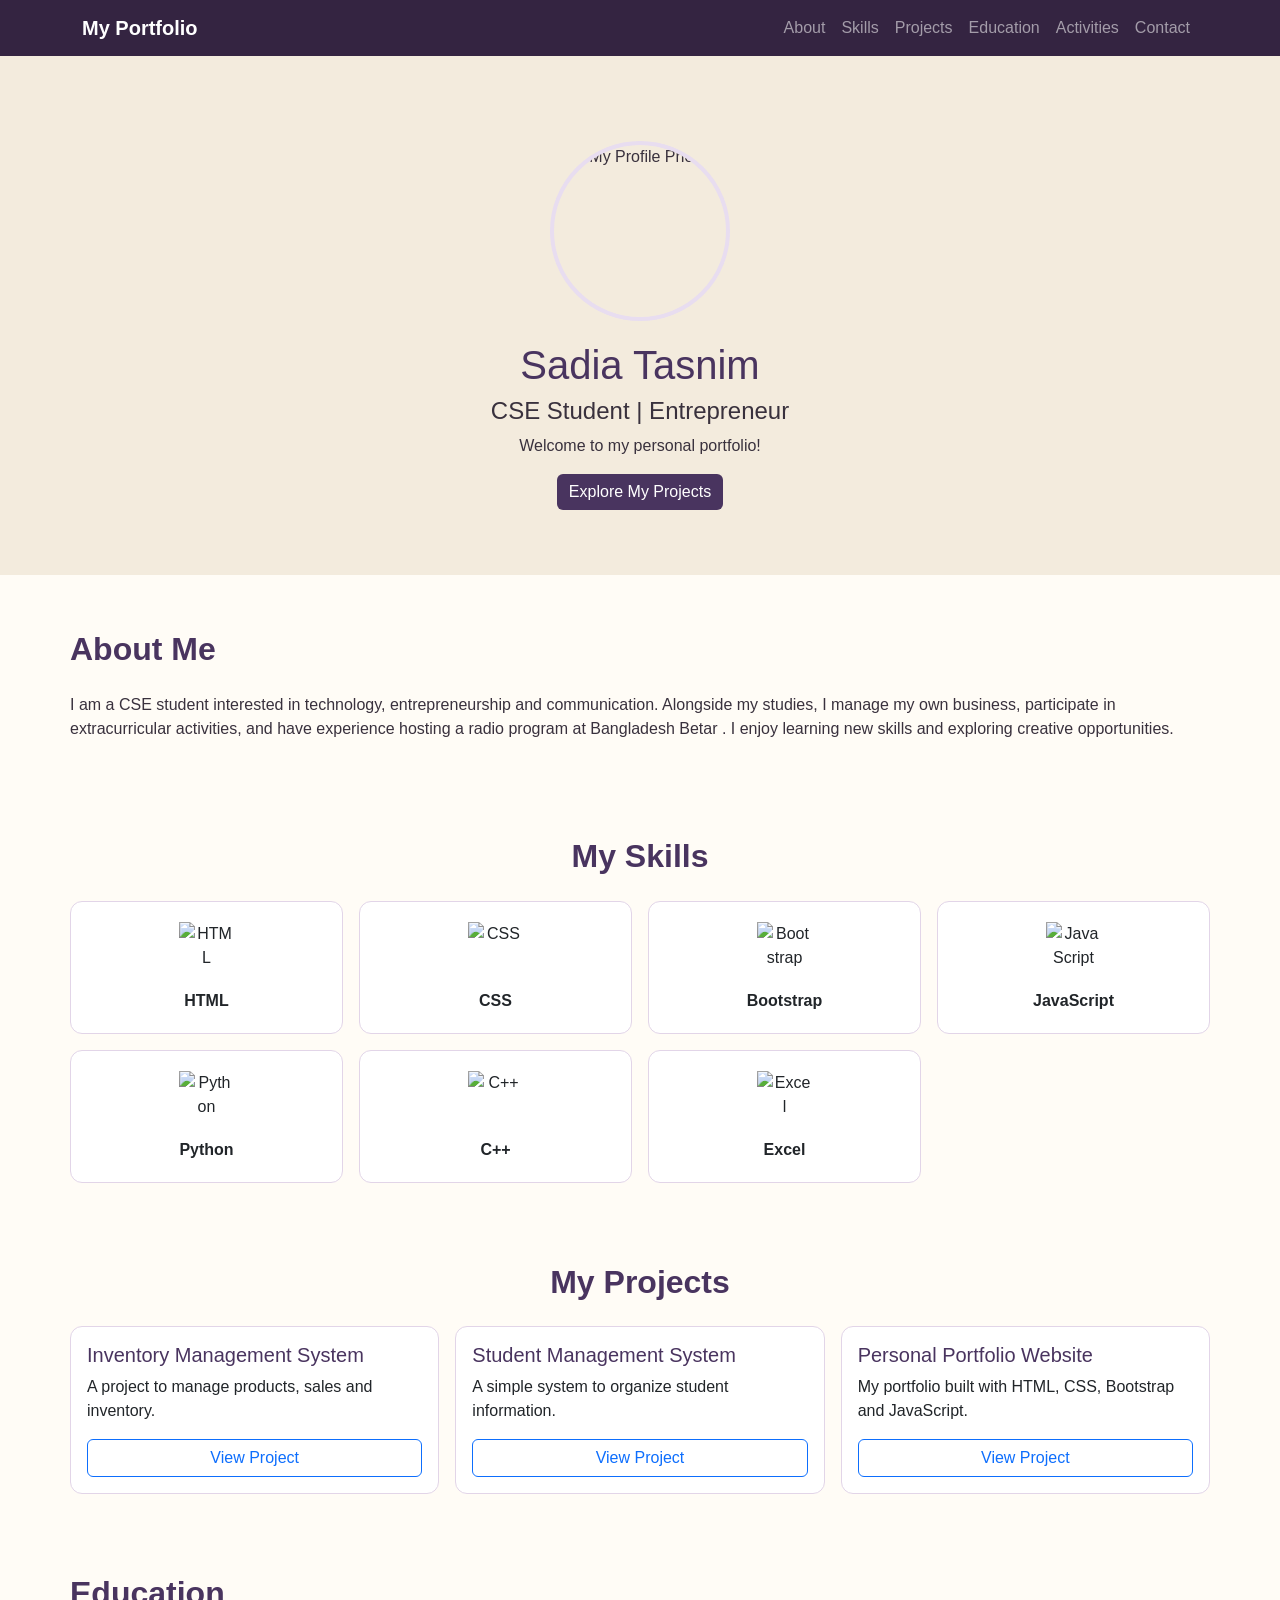
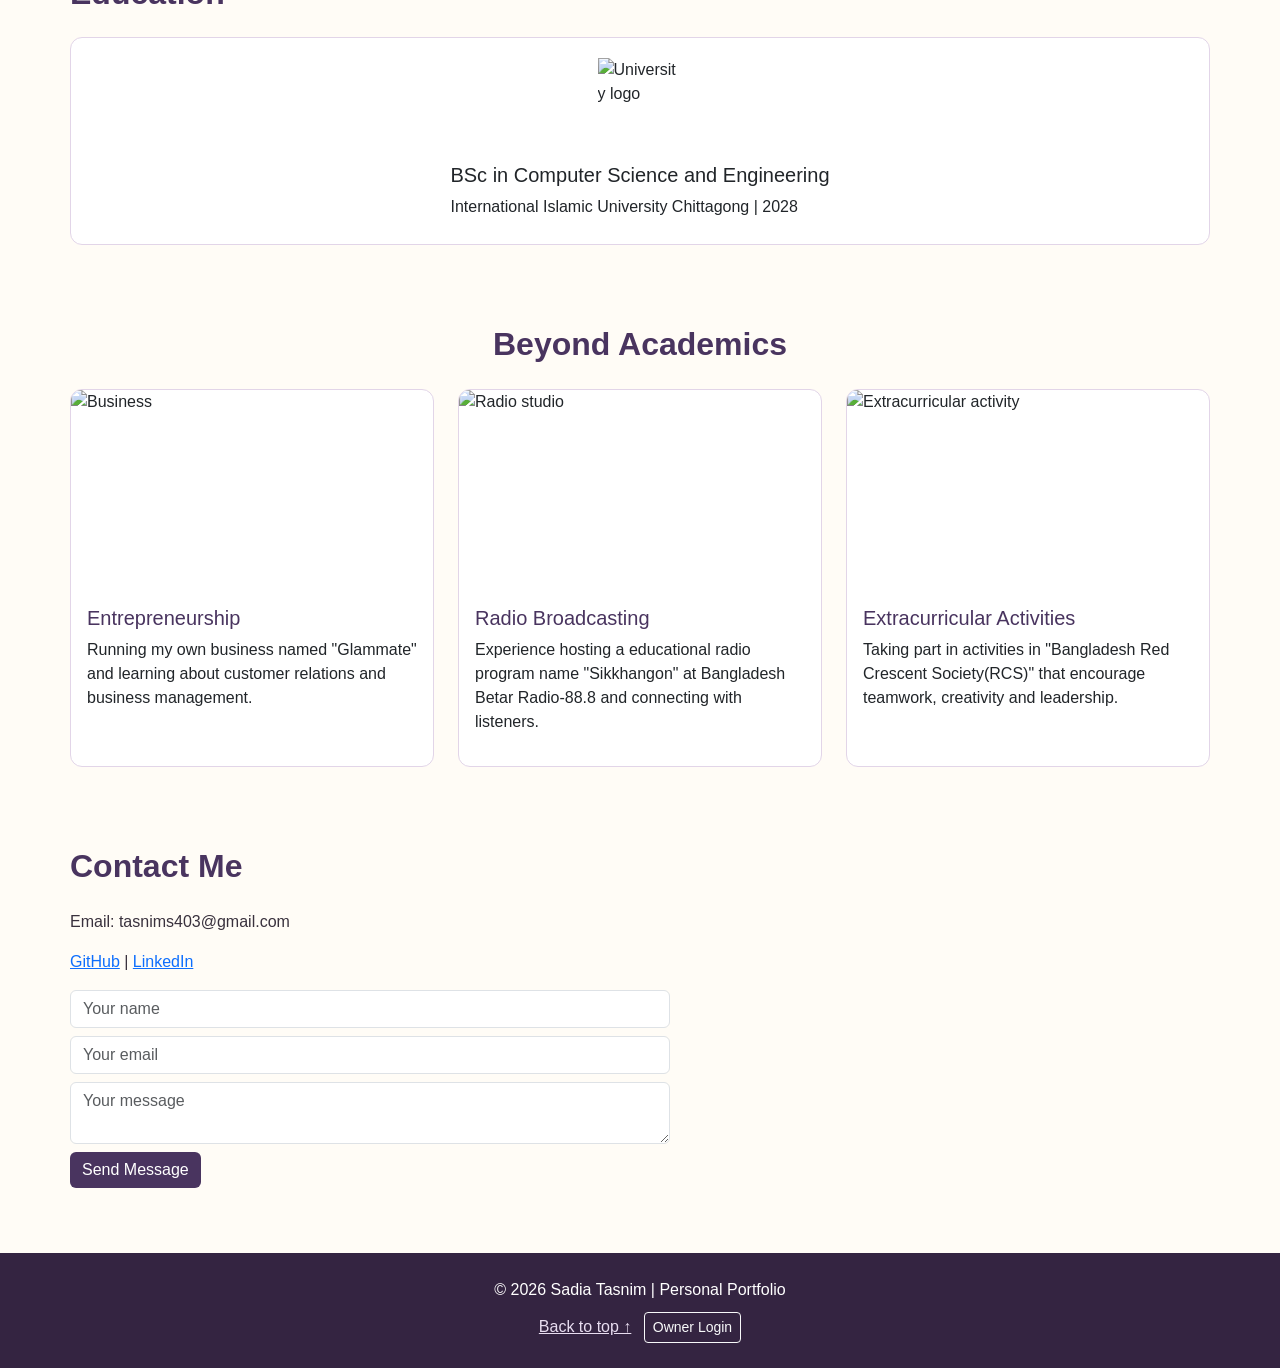
==== index.html @ 27ced02e "initial project upload" ====
<!DOCTYPE html>
<html lang="en">
<head>
    <meta charset="UTF-8">
    <meta name="viewport" content="width=device-width, initial-scale=1">
    <title>My Portfolio</title>
    <link href="https://cdn.jsdelivr.net/npm/bootstrap@5.3.3/dist/css/bootstrap.min.css" rel="stylesheet">
    <link rel="stylesheet" href="style.css">
</head>
<body>
<nav class="navbar navbar-expand-lg navbar-dark sticky-top">
    <div class="container">
        <a class="navbar-brand" href="#home">My Portfolio</a>
        <button class="navbar-toggler" data-bs-toggle="collapse" data-bs-target="#menu" aria-label="Toggle navigation">
            <span class="navbar-toggler-icon"></span>
        </button>
        <div class="collapse navbar-collapse" id="menu">
            <ul class="navbar-nav ms-auto">
                <li><a class="nav-link" href="#about">About</a></li>
                <li><a class="nav-link" href="#skills">Skills</a></li>
                <li><a class="nav-link" href="#projects">Projects</a></li>
                <li><a class="nav-link" href="#education">Education</a></li>
                <li><a class="nav-link" href="#activities">Activities</a></li>
                <li><a class="nav-link" href="#contact">Contact</a></li>
            </ul>
        </div>
    </div>
</nav>

<header id="home" class="text-center">
    <img src="image/my-photo (2).jpg" alt="My Profile Photo" class="profile-img">
    <h1>Sadia Tasnim</h1>
    <h4>CSE Student | Entrepreneur</h4>
    <p>Welcome to my personal portfolio!</p>
    <a href="#projects" class="btn btn-main">Explore My Projects</a>
</header>

<section id="about" class="container section">
    <h2>About Me</h2>
    <p>I am a CSE student interested in technology, entrepreneurship and communication. Alongside my studies, I manage my own business, participate in extracurricular activities, and have experience hosting a radio program at Bangladesh Betar . I enjoy learning new skills and exploring creative opportunities.</p>
</section>

<section id="skills" class="container section">
    <h2 class="text-center">My Skills</h2>
    <div class="row g-3 text-center">
        <div class="col-6 col-md-3"><div class="card skill"><img src="https://cdn.jsdelivr.net/gh/devicons/devicon/icons/html5/html5-original.svg" alt="HTML"><p>HTML</p></div></div>
        <div class="col-6 col-md-3"><div class="card skill"><img src="https://cdn.jsdelivr.net/gh/devicons/devicon/icons/css3/css3-original.svg" alt="CSS"><p>CSS</p></div></div>
        <div class="col-6 col-md-3"><div class="card skill"><img src="https://cdn.jsdelivr.net/gh/devicons/devicon/icons/bootstrap/bootstrap-original.svg" alt="Bootstrap"><p>Bootstrap</p></div></div>
        <div class="col-6 col-md-3"><div class="card skill"><img src="https://cdn.jsdelivr.net/gh/devicons/devicon/icons/javascript/javascript-original.svg" alt="JavaScript"><p>JavaScript</p></div></div>
        <div class="col-6 col-md-3"><div class="card skill"><img src="https://cdn.jsdelivr.net/gh/devicons/devicon/icons/python/python-original.svg" alt="Python"><p>Python</p></div></div>
        <div class="col-6 col-md-3"><div class="card skill"><img src="https://cdn.jsdelivr.net/gh/devicons/devicon/icons/cplusplus/cplusplus-original.svg" alt="C++"><p>C++</p></div></div>
        <div class="col-6 col-md-3"><div class="card skill"><img src="https://cdn.jsdelivr.net/gh/devicons/devicon@latest/icons/microsoftsqlserver/microsoftsqlserver-original.svg"
     alt="Excel"><p>Excel</p></div></div>
       
</section>

<section id="projects" class="container section">
    <h2 class="text-center">My Projects</h2>
    <div id="projectList" class="row g-3"></div>

    <div id="ownerPanel" class="card p-4 mt-4" hidden>
        <h4>Add a Project</h4>
        <form id="projectForm">
            <input id="pTitle" class="form-control mb-2" placeholder="Project name" required>
            <textarea id="pDescription" class="form-control mb-2" placeholder="Project description" required></textarea>
            <input id="pLink" type="url" class="form-control mb-3" placeholder="https://..." required>
            <button class="btn btn-main">Save Project</button>
            <button type="button" class="btn btn-secondary" onclick="logout()">Finish Editing</button>
        </form>
    </div>
</section>

<section id="education" class="container section">
    <h2>Education</h2>
    <div class="card education-card">
        <img src="https://www.iiuc.ac.bd/assets/logo-Bkv-wivQ.webp" alt="University logo">
        <div>
            <h5>BSc in Computer Science and Engineering</h5>
            <p>International Islamic University Chittagong | 2028</p>
        </div>
    </div>
</section>

<section id="activities" class="container section">
    <h2 class="text-center">Beyond Academics</h2>
    <div class="row g-4">
        <div class="col-md-4">
            <div class="card activity">
                <img src="https://images.unsplash.com/photo-1556742049-0cfed4f6a45d?auto=format&fit=crop&w=700&q=80" alt="Business">
                <div class="p-3">
                    <h5>Entrepreneurship</h5>
                    <p>Running my own business named "Glammate" and learning about customer relations and business management.</p>
                </div>
            </div>
        </div>
        <div class="col-md-4">
            <div class="card activity">
                <img src="https://images.unsplash.com/photo-1598488035139-bdbb2231ce04?auto=format&fit=crop&w=700&q=80" alt="Radio studio">
                <div class="p-3">
                    <h5>Radio Broadcasting</h5>
                    <p>Experience hosting a educational radio program name "Sikkhangon" at Bangladesh Betar Radio-88.8 and connecting with listeners.</p>
                </div>
            </div>
        </div>
        <div class="col-md-4">
            <div class="card activity">
                <img src="https://images.unsplash.com/photo-1523580494863-6f3031224c94?auto=format&fit=crop&w=700&q=80" alt="Extracurricular activity">
                <div class="p-3">
                    <h5>Extracurricular Activities</h5>
                    <p>Taking part in activities in "Bangladesh Red Crescent Society(RCS)" that encourage teamwork, creativity and leadership.</p>
                </div>
            </div>
        </div>
    </div>
</section>

<section id="contact" class="container section">
    <h2>Contact Me</h2>
    <p>Email: tasnims403@gmail.com</p>
    <p>
        <a href="https://github.com/tasnim802" target="_blank" rel="noopener">GitHub</a> |
        <a href="https://www.linkedin.com/in/tasnim-jesika-2942ab218?utm_source=share_via" target="_blank" rel="noopener">LinkedIn</a>
    </p>
    <form id="contactForm">
        <input class="form-control mb-2" placeholder="Your name" required>
        <input type="email" class="form-control mb-2" placeholder="Your email" required>
        <textarea class="form-control mb-2" placeholder="Your message" required></textarea>
        <button class="btn btn-main">Send Message</button>
    </form>
</section>

<footer class="text-center">
    <p>© 2026 Sadia Tasnim | Personal Portfolio</p>
    <a href="#home">Back to top ↑</a>
    <button id="ownerLoginBtn" class="btn btn-sm btn-outline-light ms-2" onclick="login()">Owner Login</button>
</footer>

<script src="https://cdn.jsdelivr.net/npm/bootstrap@5.3.3/dist/js/bootstrap.bundle.min.js"></script>
<script src="script.js"></script>
</body>
</html>
---- style.css ----
:root {
    --purple: #49345F;
    --dark-purple: #342441;
    --light-purple: #E8DDF0;
    --beige: #F3EBDD;
    --cream: #FFFCF6;
    --text: #39313D;
}

body {
    background: var(--cream);
    color: var(--text);
    font-family: Arial, sans-serif;
}

.navbar, footer {
    background: var(--dark-purple);
}

.navbar-brand {
    font-weight: bold;
}

header {
    background: var(--beige);
    padding: 65px 15px;
}

header h1, h2, .activity h5 {
    color: var(--purple);
}

.profile-img {
    width: 180px;
    height: 180px;
    object-fit: cover;
    border-radius: 50%;
    border: 4px solid var(--light-purple);
    display: block;
    margin: 20px auto;
}

.section {
    padding: 55px 0 25px;
}

.section h2 {
    margin-bottom: 25px;
    font-weight: bold;
}

.btn-main {
    background: var(--purple);
    color: white;
    border: none;
}

.btn-main:hover {
    background: var(--dark-purple);
    color: white;
}

.card {
    border: 1px solid #E2D5E8;
    border-radius: 12px;
    overflow: hidden;
}

.skill {
    padding: 20px 10px;
    align-items: center;
    height: 100%;
    transition: .3s;
}

.skill img {
    width: 55px;
    height: 55px;
    object-fit: contain;
    margin-bottom: 12px;
}

.skill p {
    margin: 0;
    font-weight: bold;
}

.skill:hover, .activity:hover {
    transform: translateY(-4px);
}

.activity {
    height: 100%;
    transition: .3s;
}

.activity img {
    width: 100%;
    height: 200px;
    object-fit: cover;
}

.education-card {
    display: flex;
    align-items: center;
    gap: 20px;
    padding: 20px;
}

.education-card img {
    width: 85px;
    height: 85px;
    object-fit: contain;
}

.education-card p {
    margin-bottom: 5px;
}

#contactForm {
    max-width: 600px;
}

textarea {
    min-height: 100px;
}

footer {
    color: white;
    padding: 25px 10px;
    margin-top: 40px;
}

footer p {
    margin-bottom: 10px;
}

footer a {
    color: #E8DDF0;
}

html {
    scroll-behavior: smooth;
}

@media (max-width: 576px) {
    header h1 {
        font-size: 28px;
    }

    .education-card {
        align-items: flex-start;
        gap: 12px;
        padding: 12px;
    }

    .education-card img {
        width: 60px;
        height: 60px;
    }
}
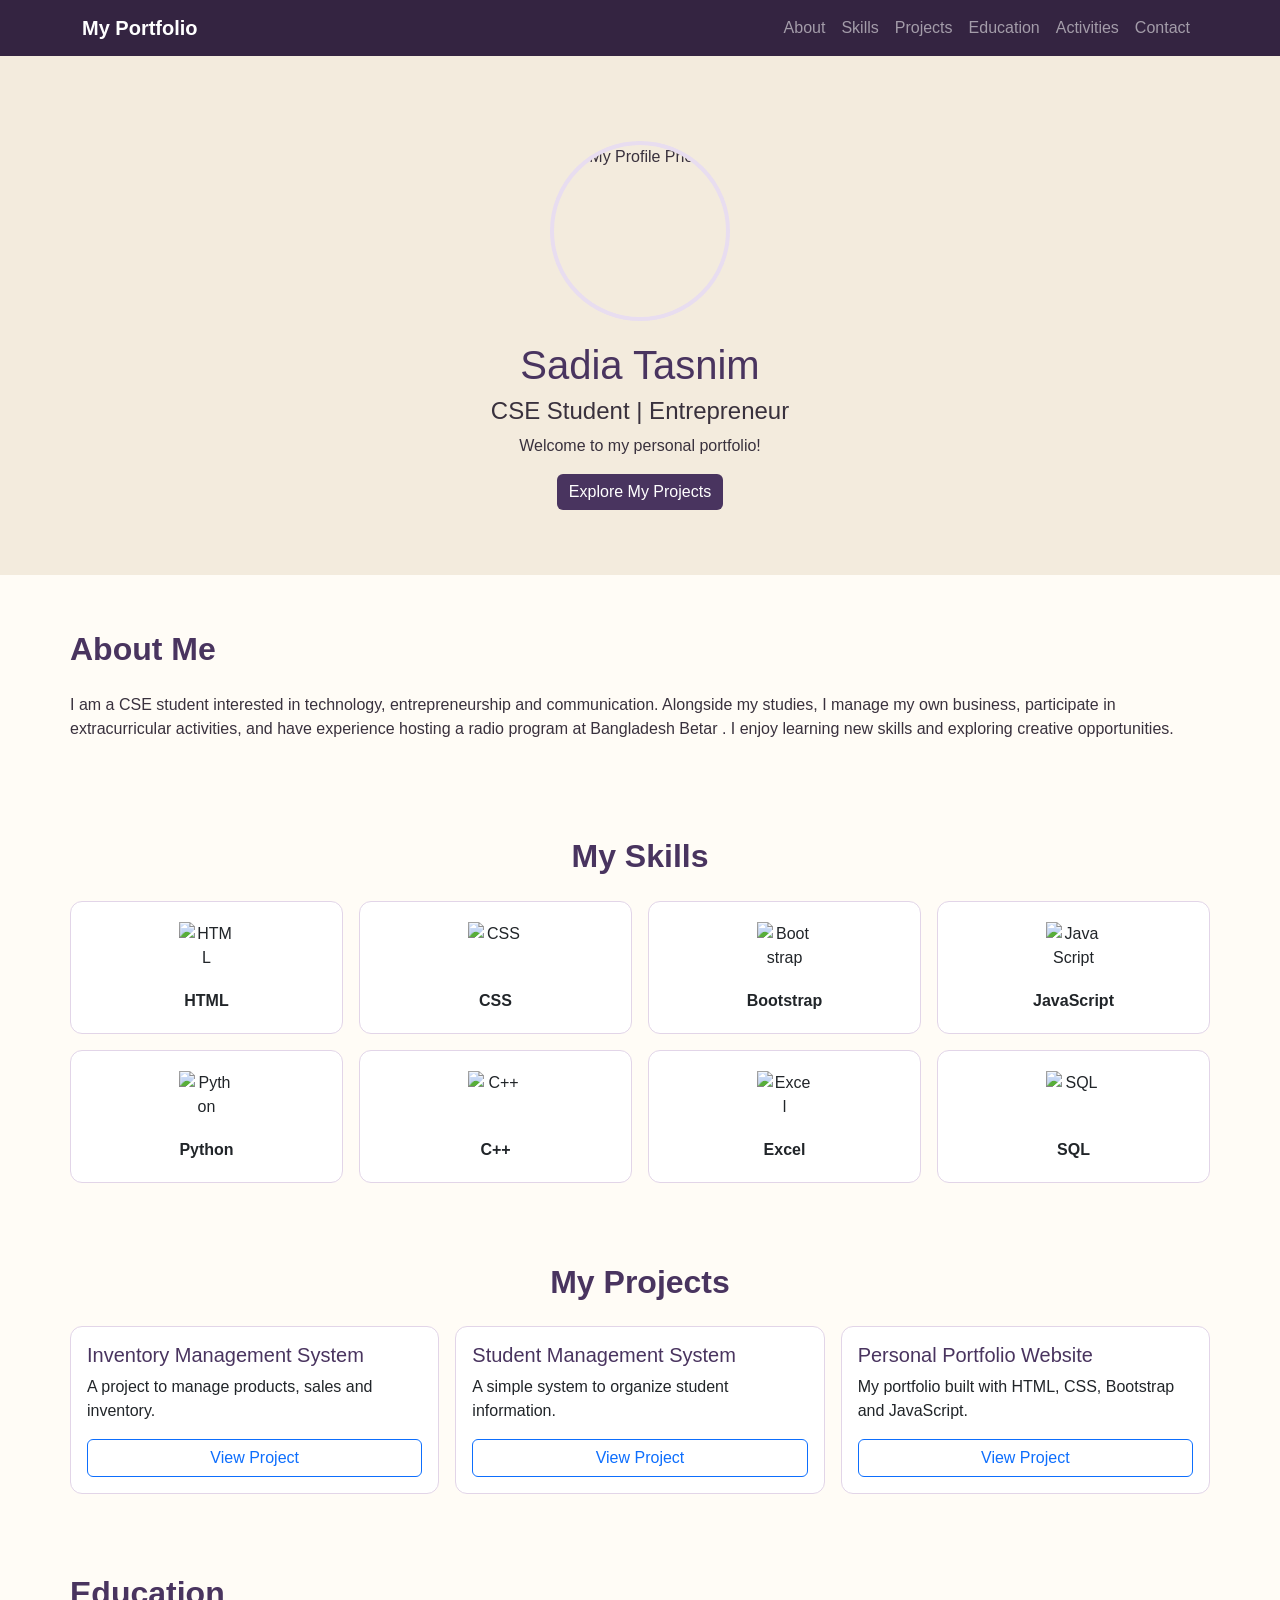
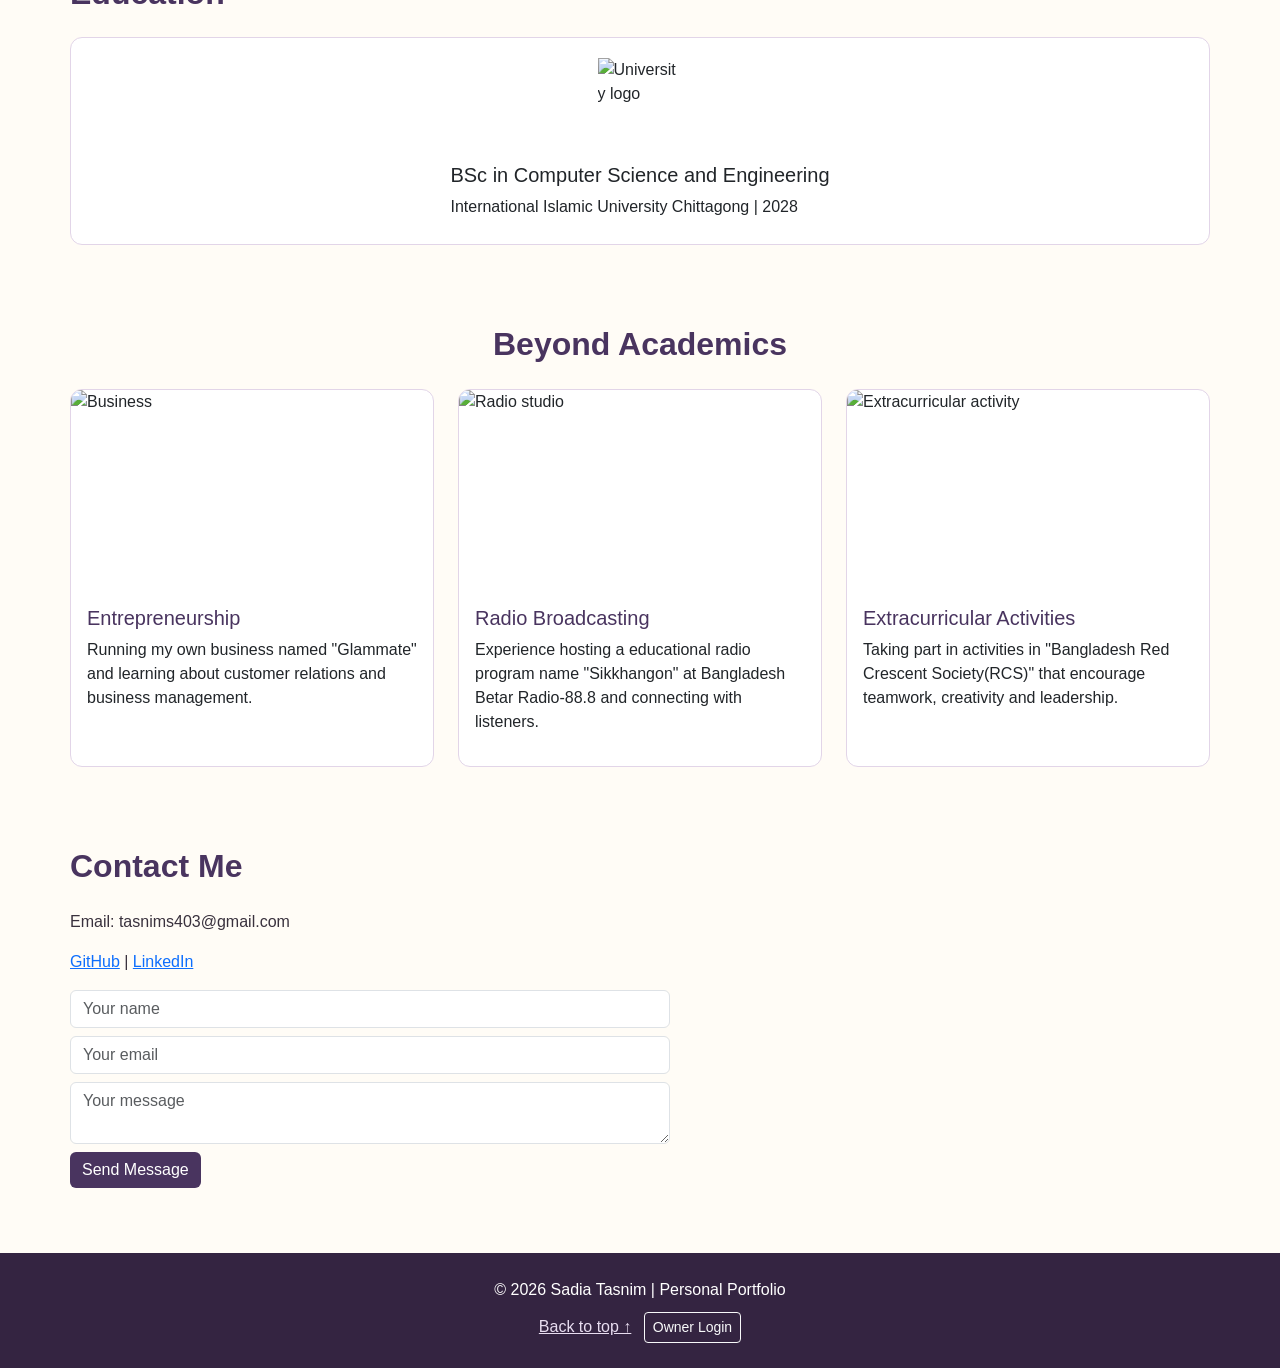
==== commit a82aa80c: "Update SQL logo" ====
--- a/index.html
+++ b/index.html
@@ -51,6 +51,8 @@
         <div class="col-6 col-md-3"><div class="card skill"><img src="https://cdn.jsdelivr.net/gh/devicons/devicon/icons/cplusplus/cplusplus-original.svg" alt="C++"><p>C++</p></div></div>
         <div class="col-6 col-md-3"><div class="card skill"><img src="https://cdn.jsdelivr.net/gh/devicons/devicon@latest/icons/microsoftsqlserver/microsoftsqlserver-original.svg"
      alt="Excel"><p>Excel</p></div></div>
+     <div class="col-6 col-md-3"><div class="card skill"><img src="https://cdn.jsdelivr.net/gh/devicons/devicon/icons/mysql/mysql-original.svg"alt="SQL"><p>SQL</p></div></div>
+        
        
 </section>
 
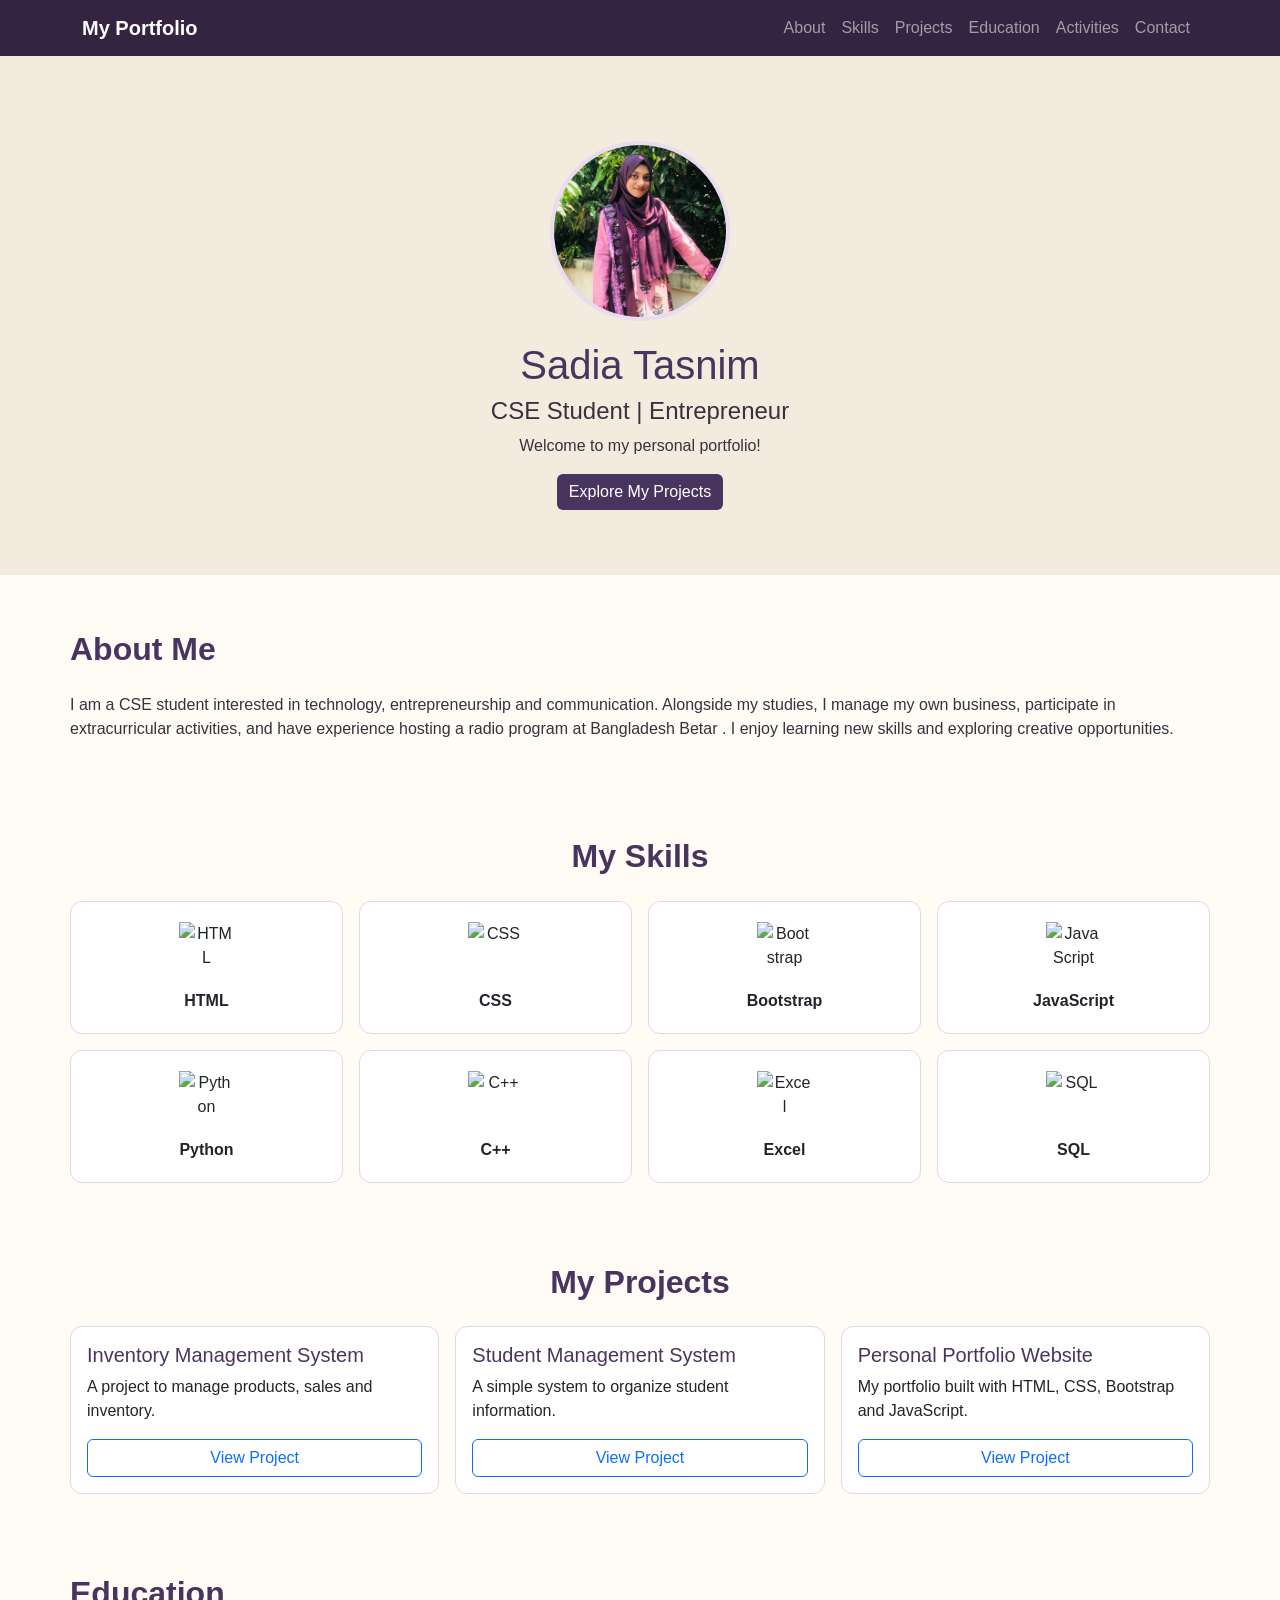
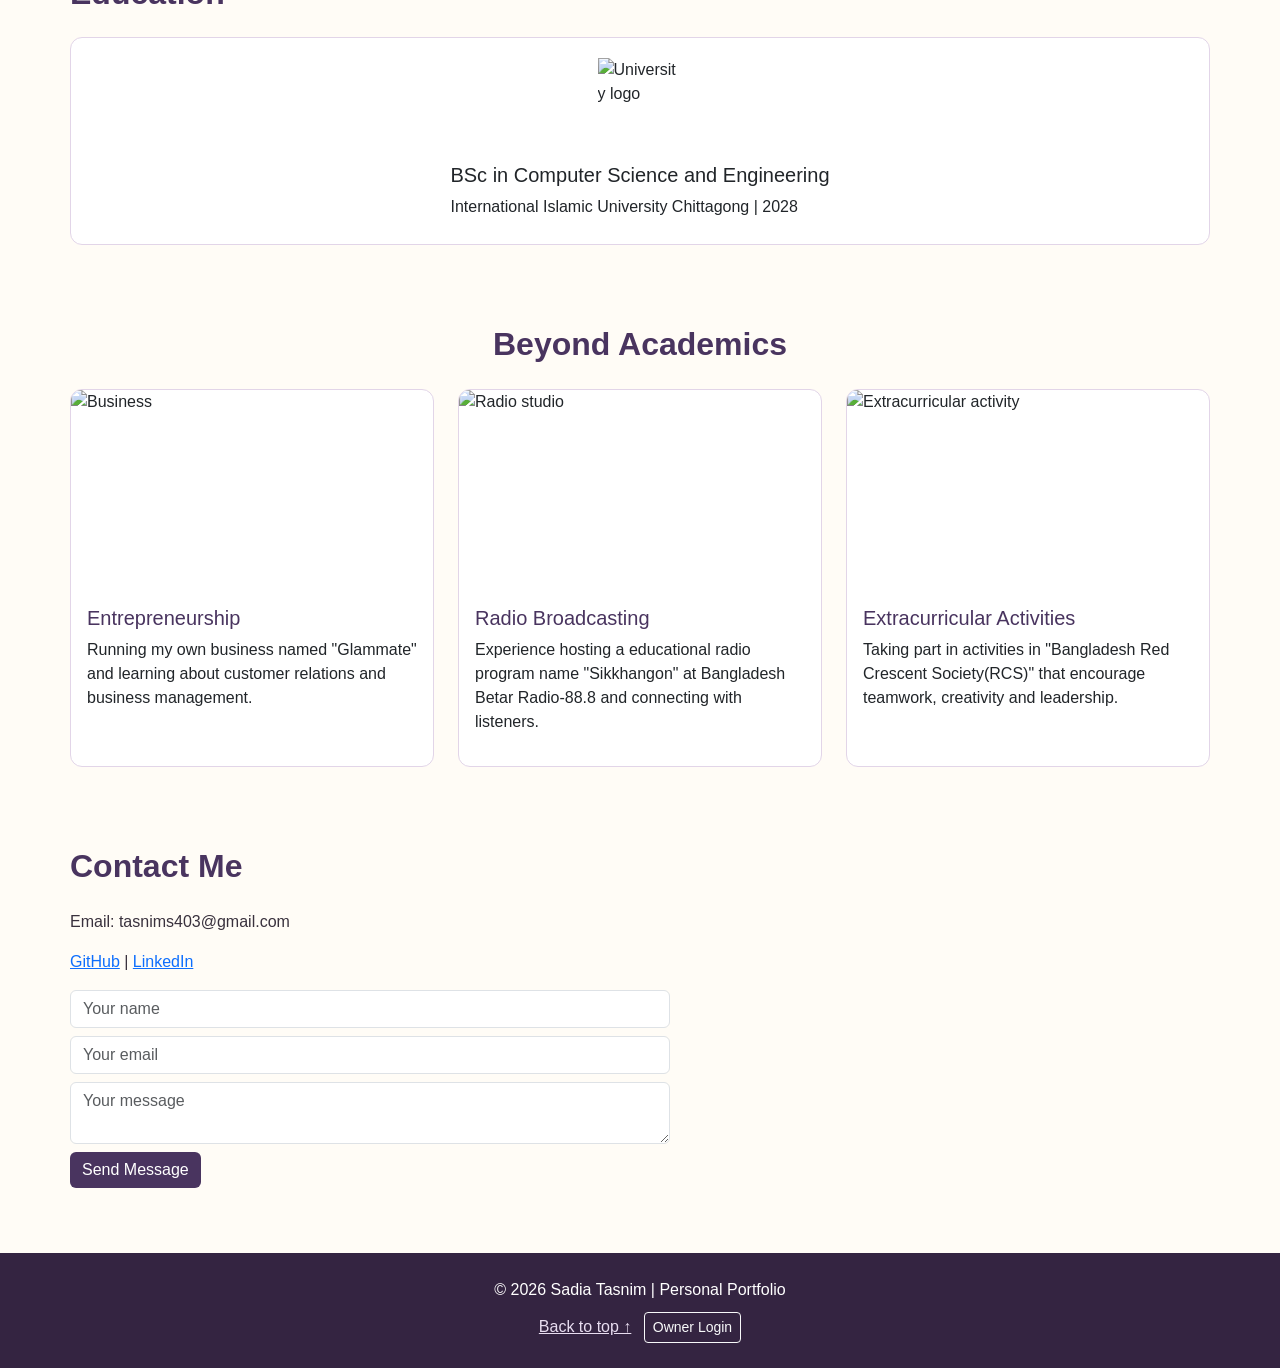
==== commit 0e442980: "Fix index HTML" ====
--- a/index.html
+++ b/index.html
@@ -28,7 +28,7 @@
 </nav>
 
 <header id="home" class="text-center">
-    <img src="image/my-photo (2).jpg" alt="My Profile Photo" class="profile-img">
+    <img src="image/my-photo (2).JPG" alt="My Profile Photo" class="profile-img">
     <h1>Sadia Tasnim</h1>
     <h4>CSE Student | Entrepreneur</h4>
     <p>Welcome to my personal portfolio!</p>
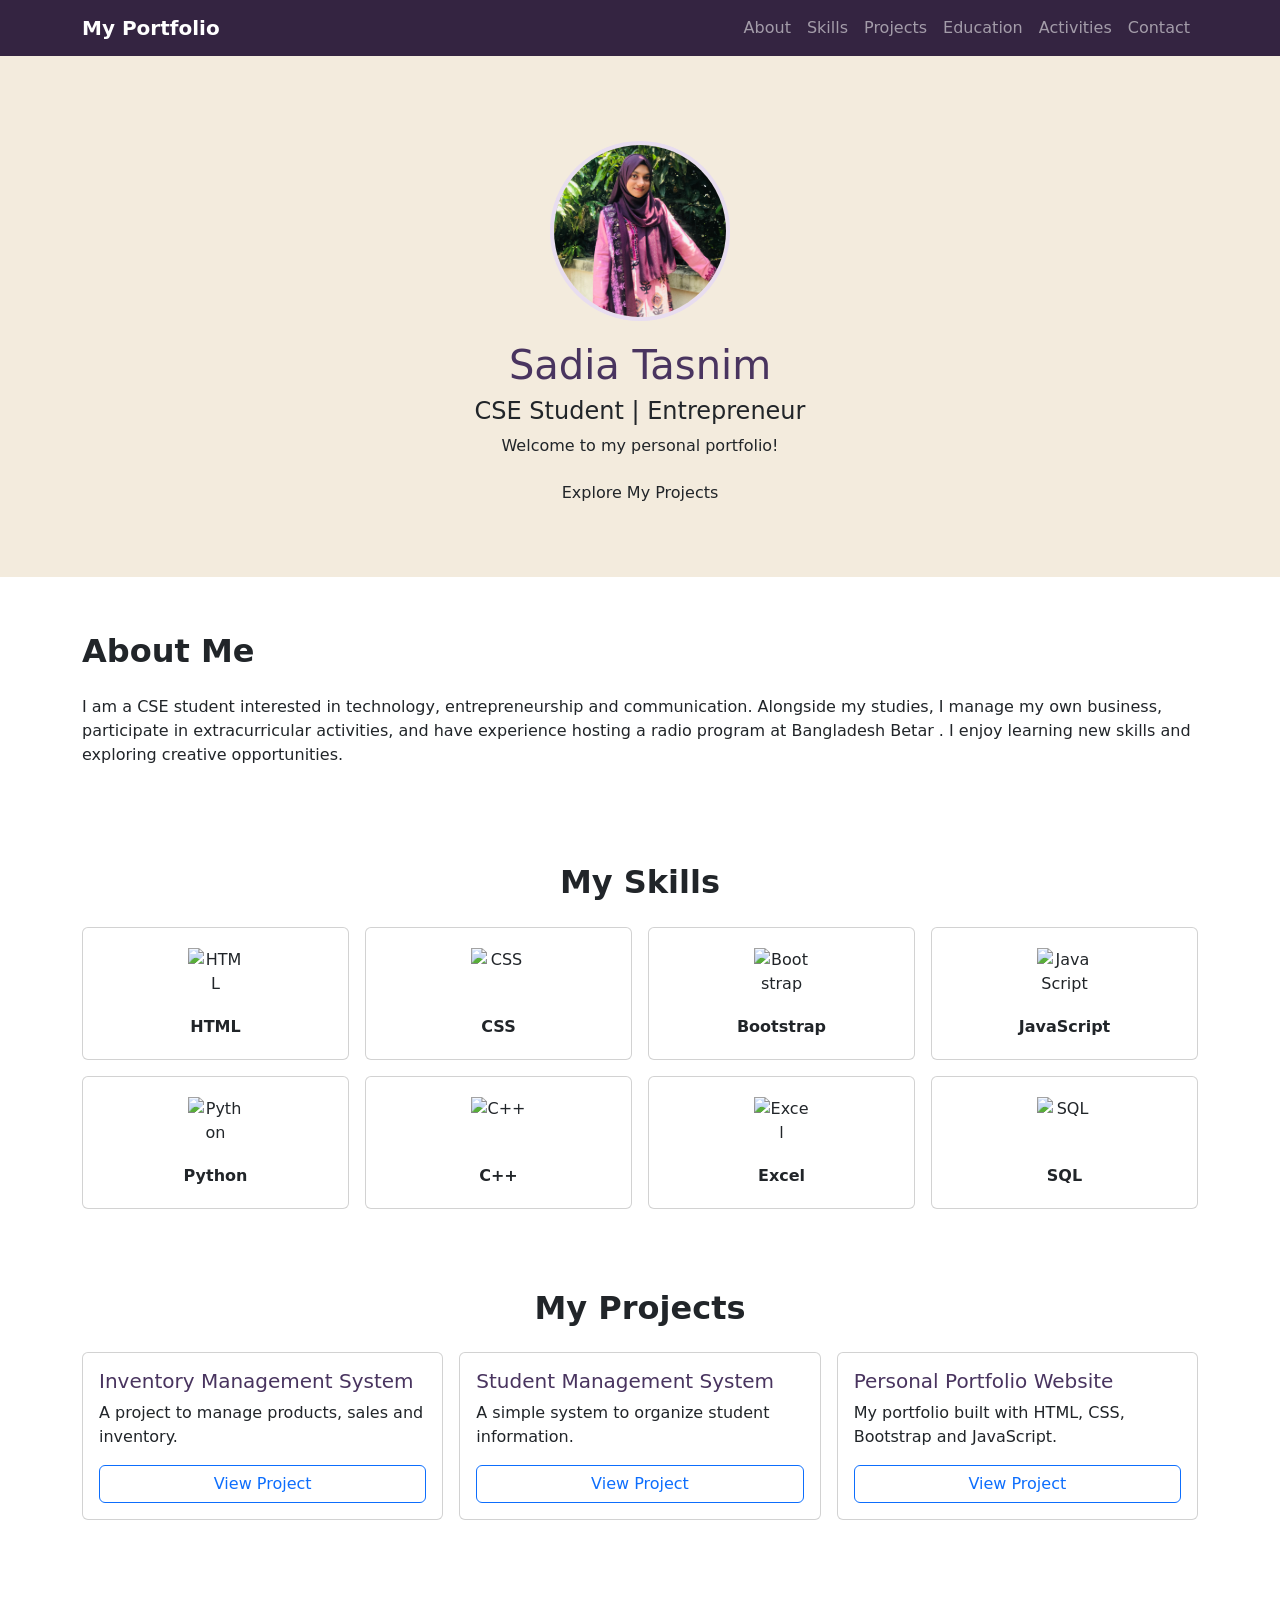
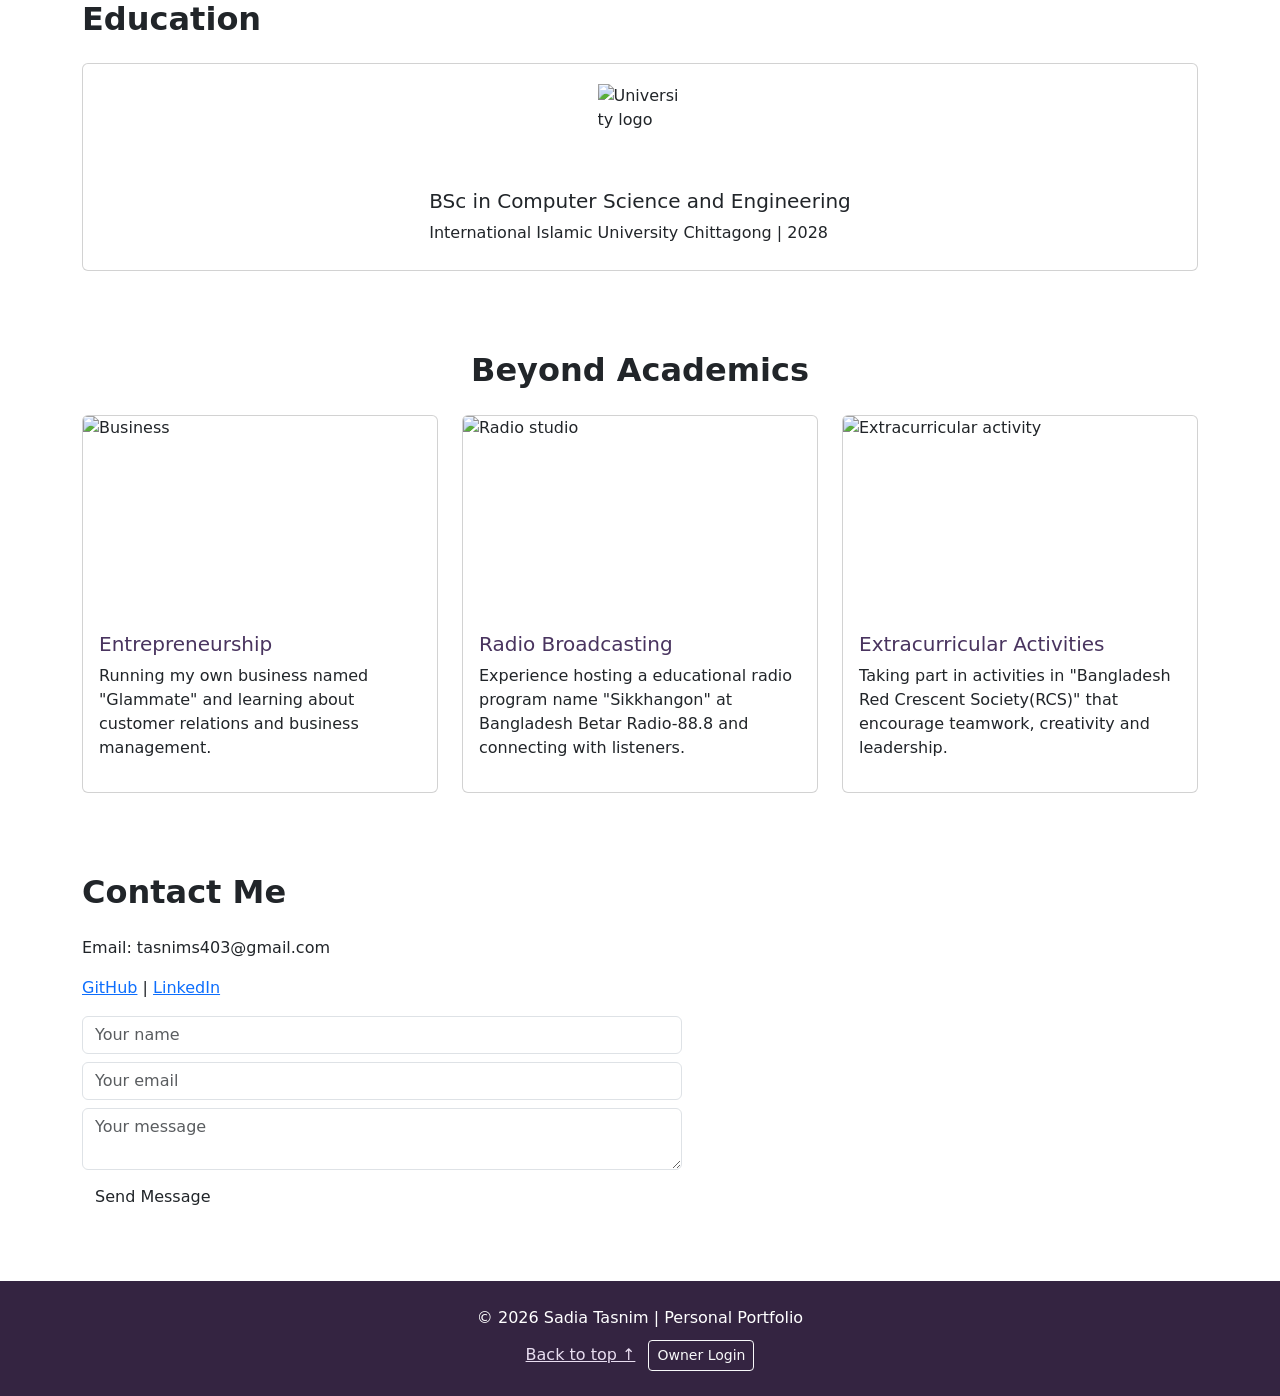
==== commit 7b3b1263: "Update portfolio homepage" ====
--- a/index.html
+++ b/index.html
@@ -4,8 +4,10 @@
     <meta charset="UTF-8">
     <meta name="viewport" content="width=device-width, initial-scale=1">
     <title>My Portfolio</title>
-    <link href="https://cdn.jsdelivr.net/npm/bootstrap@5.3.3/dist/css/bootstrap.min.css" rel="stylesheet">
     <link rel="stylesheet" href="style.css">
+
+     <link href="https://cdn.jsdelivr.net/npm/bootstrap@5.3.3/dist/css/bootstrap.min.css" rel="stylesheet">
+   
 </head>
 <body>
 <nav class="navbar navbar-expand-lg navbar-dark sticky-top">
@@ -50,10 +52,8 @@
         <div class="col-6 col-md-3"><div class="card skill"><img src="https://cdn.jsdelivr.net/gh/devicons/devicon/icons/python/python-original.svg" alt="Python"><p>Python</p></div></div>
         <div class="col-6 col-md-3"><div class="card skill"><img src="https://cdn.jsdelivr.net/gh/devicons/devicon/icons/cplusplus/cplusplus-original.svg" alt="C++"><p>C++</p></div></div>
         <div class="col-6 col-md-3"><div class="card skill"><img src="https://cdn.jsdelivr.net/gh/devicons/devicon@latest/icons/microsoftsqlserver/microsoftsqlserver-original.svg"
-     alt="Excel"><p>Excel</p></div></div>
-     <div class="col-6 col-md-3"><div class="card skill"><img src="https://cdn.jsdelivr.net/gh/devicons/devicon/icons/mysql/mysql-original.svg"alt="SQL"><p>SQL</p></div></div>
-        
-       
+                alt="Excel"><p>Excel</p></div></div>
+        <div class="col-6 col-md-3"><div class="card skill"><img src="https://cdn.jsdelivr.net/gh/devicons/devicon/icons/mysql/mysql-original.svg"alt="SQL"><p>SQL</p></div></div>
 </section>
 
 <section id="projects" class="container section">
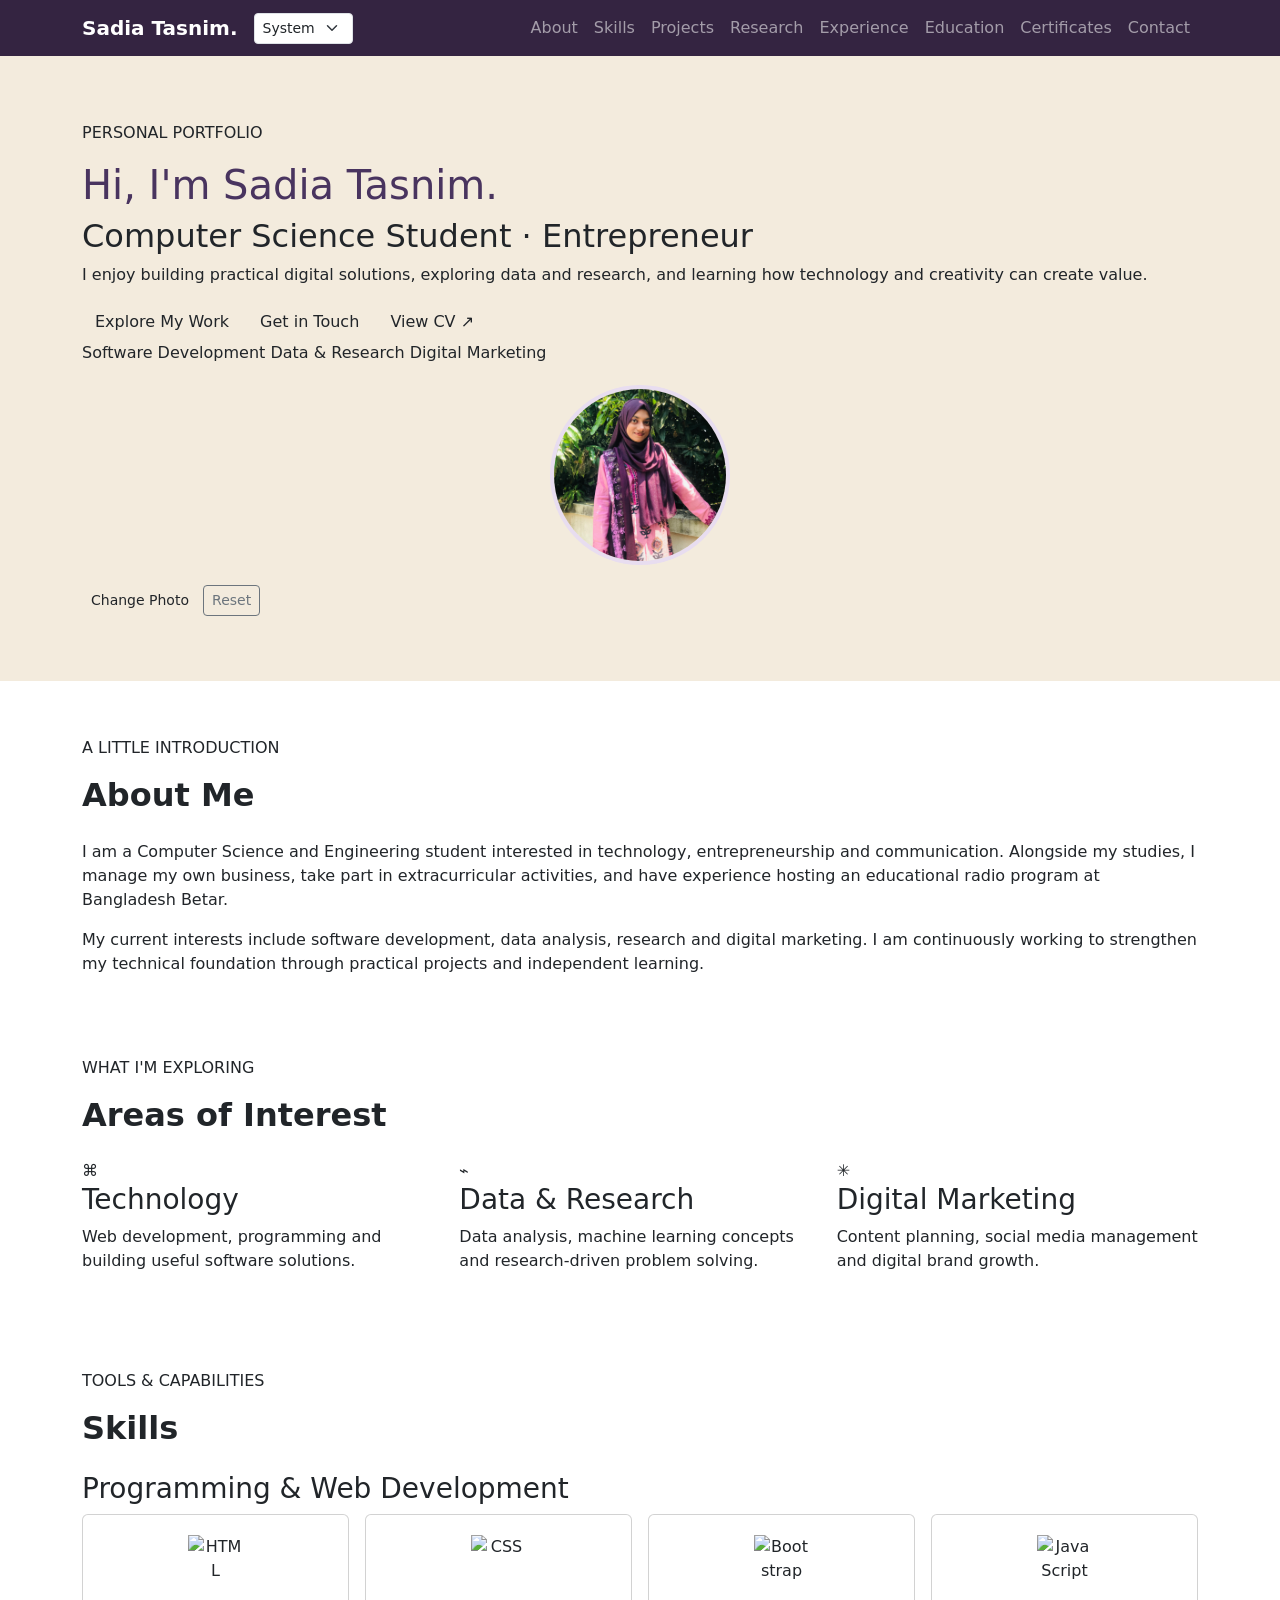
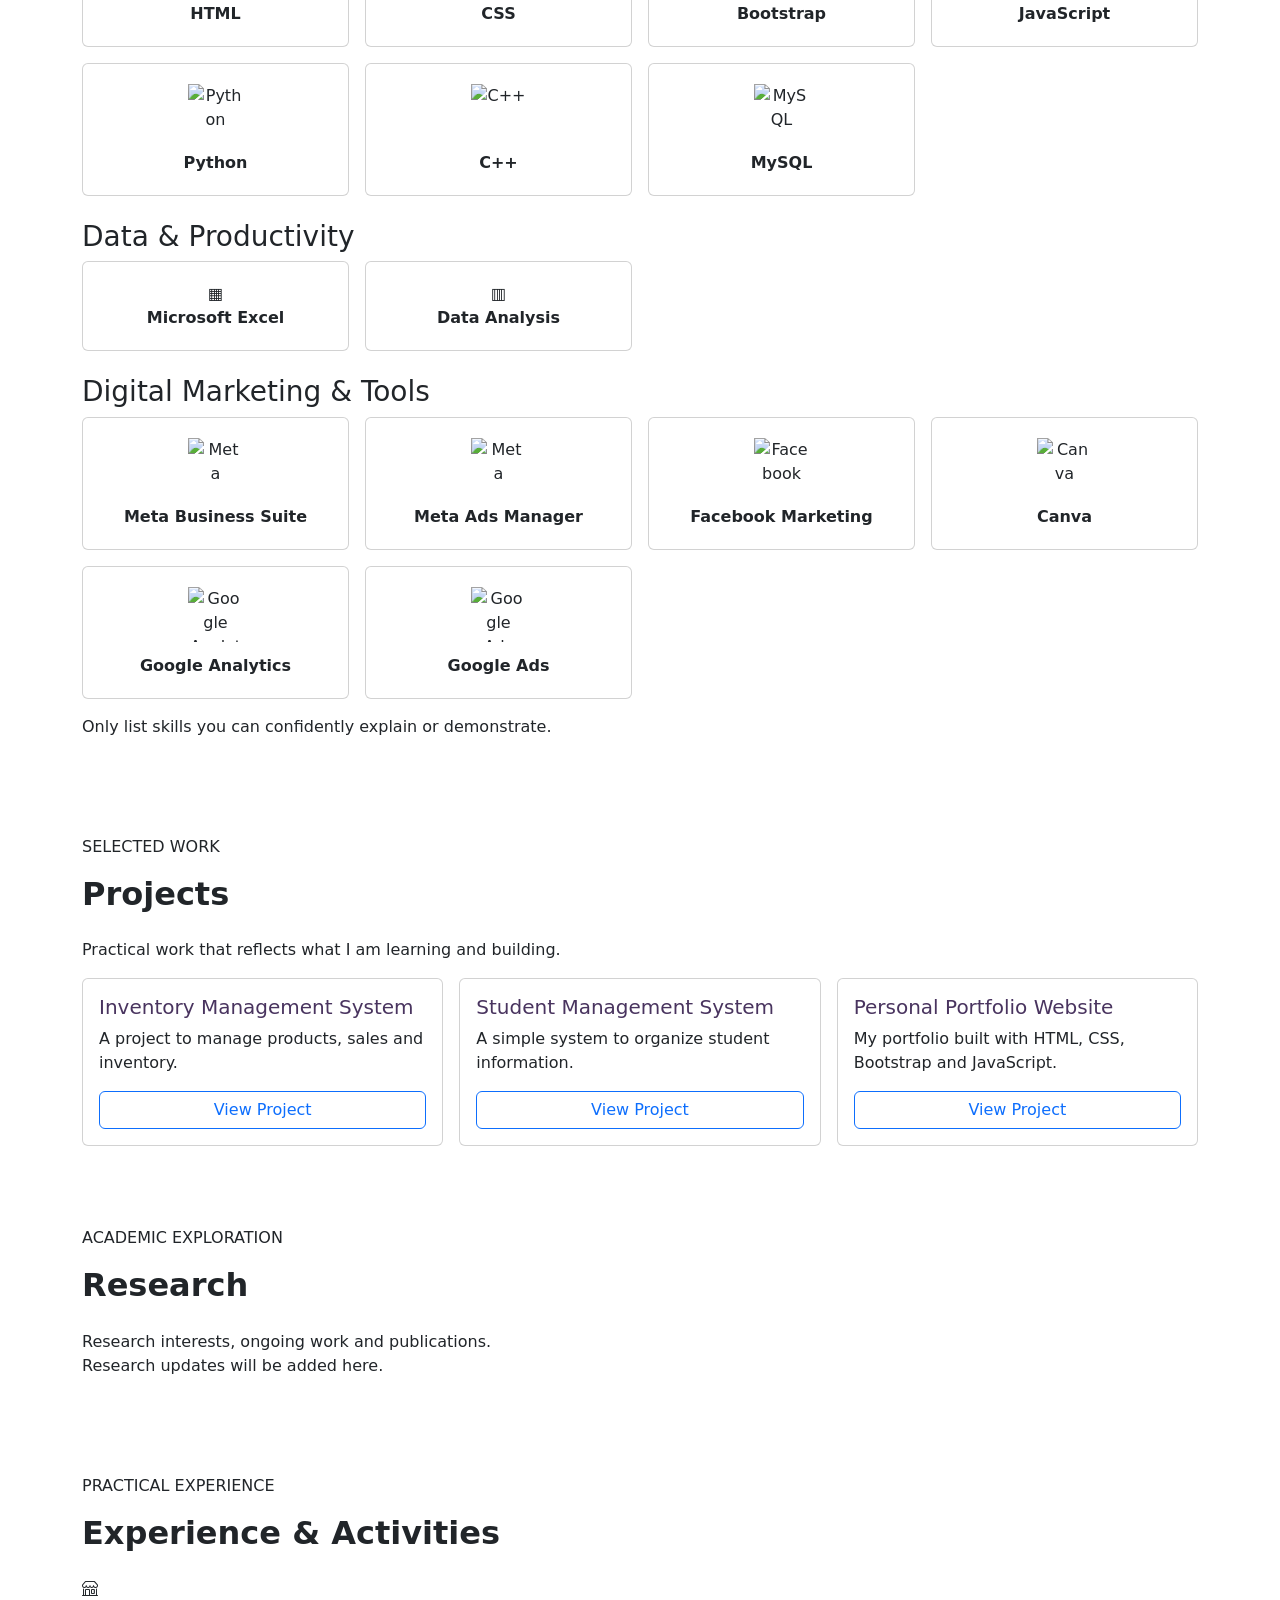
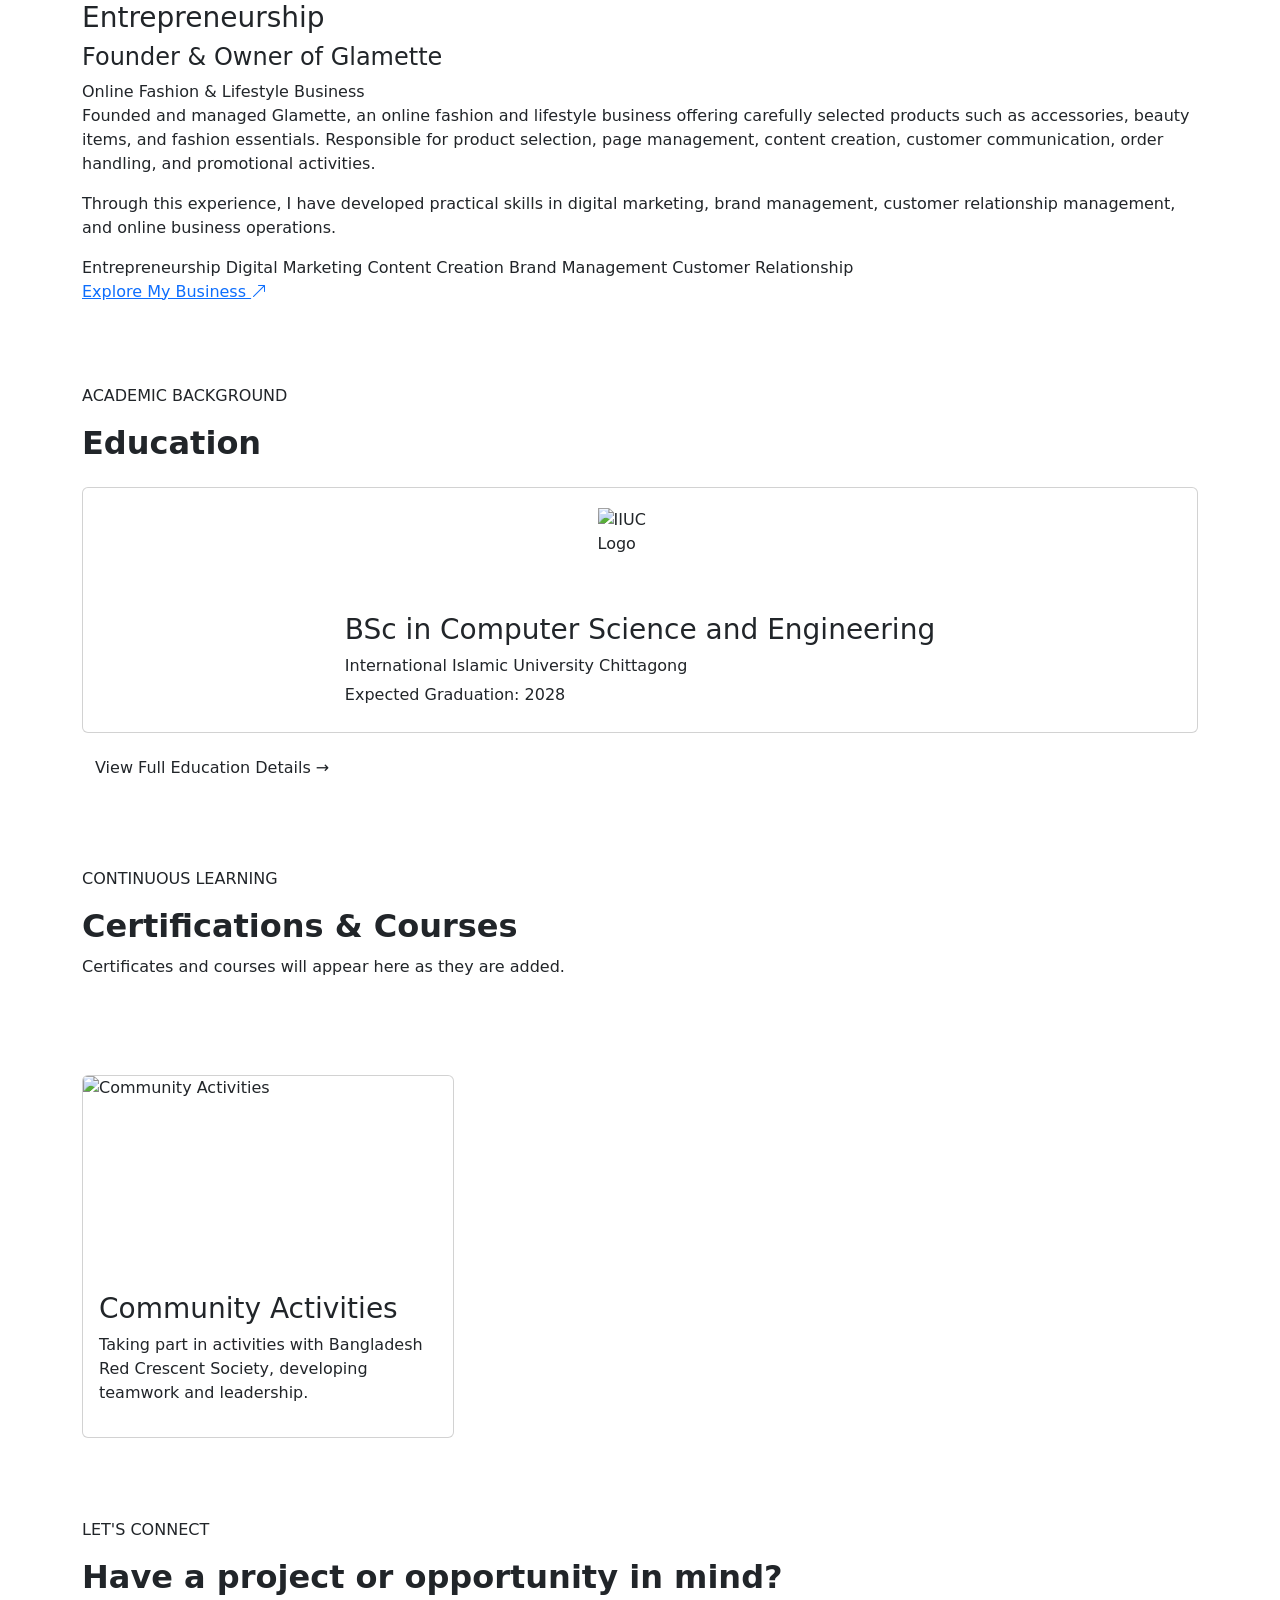
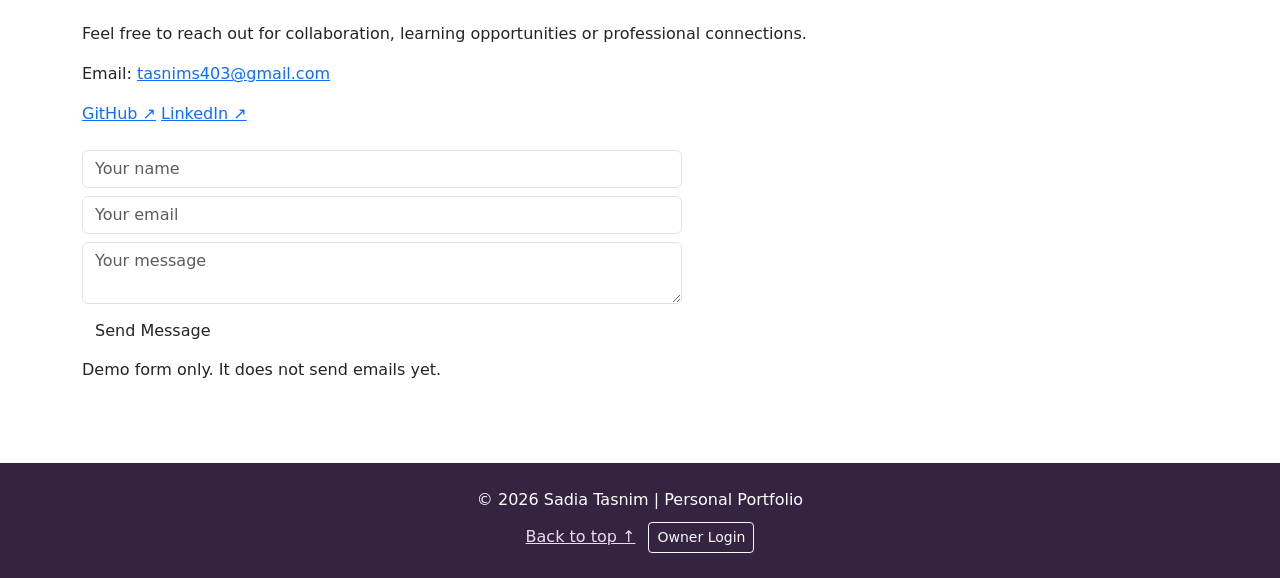
==== commit 3923ce79: "update portfolio wesite" ====
--- a/index.html
+++ b/index.html
@@ -3,141 +3,640 @@
 <head>
     <meta charset="UTF-8">
     <meta name="viewport" content="width=device-width, initial-scale=1">
-    <title>My Portfolio</title>
+    <meta name="theme-color" content="#342441">
+    <meta name="description" content="Sadia Tasnim's personal portfolio">
+    <title>Sadia Tasnim | Portfolio</title>
+
     <link rel="stylesheet" href="style.css">
-
-     <link href="https://cdn.jsdelivr.net/npm/bootstrap@5.3.3/dist/css/bootstrap.min.css" rel="stylesheet">
-   
+    <link href="https://cdn.jsdelivr.net/npm/bootstrap@5.3.3/dist/css/bootstrap.min.css" rel="stylesheet">
+
+    <link rel="stylesheet"
+href="https://cdn.jsdelivr.net/npm/bootstrap-icons@1.11.3/font/bootstrap-icons.min.css">
 </head>
 <body>
+
+<!-- NAVBAR -->
 <nav class="navbar navbar-expand-lg navbar-dark sticky-top">
     <div class="container">
-        <a class="navbar-brand" href="#home">My Portfolio</a>
-        <button class="navbar-toggler" data-bs-toggle="collapse" data-bs-target="#menu" aria-label="Toggle navigation">
-            <span class="navbar-toggler-icon"></span>
-        </button>
+        <a class="navbar-brand" href="#home">Sadia Tasnim<span class="brand-dot">.</span></a>
+
+        <div class="d-flex align-items-center gap-2">
+            <select id="themeSelect" class="form-select form-select-sm theme-select">
+                <option value="system">System</option>
+                <option value="light">Light</option>
+                <option value="dark">Dark</option>
+            </select>
+
+            <button class="navbar-toggler" type="button"
+                data-bs-toggle="collapse" data-bs-target="#menu">
+                <span class="navbar-toggler-icon"></span>
+            </button>
+        </div>
+
         <div class="collapse navbar-collapse" id="menu">
             <ul class="navbar-nav ms-auto">
                 <li><a class="nav-link" href="#about">About</a></li>
                 <li><a class="nav-link" href="#skills">Skills</a></li>
                 <li><a class="nav-link" href="#projects">Projects</a></li>
-                <li><a class="nav-link" href="#education">Education</a></li>
-                <li><a class="nav-link" href="#activities">Activities</a></li>
+                <li><a class="nav-link" href="#research">Research</a></li>
+                <li><a class="nav-link" href="#experience">Experience</a></li>
+                <li><a class="nav-link" href="education.html">Education</a></li>
+                <li><a class="nav-link" href="#certifications">Certificates</a></li>
                 <li><a class="nav-link" href="#contact">Contact</a></li>
             </ul>
         </div>
     </div>
 </nav>
 
-<header id="home" class="text-center">
-    <img src="image/my-photo (2).JPG" alt="My Profile Photo" class="profile-img">
-    <h1>Sadia Tasnim</h1>
-    <h4>CSE Student | Entrepreneur</h4>
-    <p>Welcome to my personal portfolio!</p>
-    <a href="#projects" class="btn btn-main">Explore My Projects</a>
+<!-- HERO SECTION -->
+<header id="home" class="hero-section">
+    <div class="container hero-grid">
+
+        <div class="hero-copy">
+            <p class="eyebrow">PERSONAL PORTFOLIO</p>
+
+            <h1>Hi, I'm <span>Sadia Tasnim.</span></h1>
+
+            <h2>Computer Science Student · Entrepreneur</h2>
+
+            <p class="hero-description">
+                I enjoy building practical digital solutions, exploring data
+                and research, and learning how technology and creativity
+                can create value.
+            </p>
+
+            <div class="hero-actions">
+                <a href="#projects" class="btn btn-main">Explore My Work</a>
+                <a href="#contact" class="btn btn-outline-main">Get in Touch</a>
+                <a href="cv/Sadia-Tasnim-CV.pdf" class="btn btn-quiet"
+                   target="_blank">View CV ↗</a>
+            </div>
+
+            <div class="hero-tags">
+                <span>Software Development</span>
+                <span>Data & Research</span>
+                <span>Digital Marketing</span>
+            </div>
+        </div>
+
+        <div class="hero-photo-wrap">
+            <img id="profileImage"
+                 src="image/my-photo (2).JPG"
+                 alt="Sadia Tasnim"
+                 class="profile-img">
+
+            <div class="profile-actions">
+                <label for="photoInput" class="btn btn-outline-main btn-sm">
+                    Change Photo
+                </label>
+
+                <input type="file" id="photoInput" accept="image/*" hidden>
+
+                <button id="resetPhotoBtn"
+                        class="btn btn-sm btn-outline-secondary">
+                    Reset
+                </button>
+            </div>
+        </div>
+
+    </div>
 </header>
 
+<main>
+
+<!-- ABOUT ME -->
 <section id="about" class="container section">
-    <h2>About Me</h2>
-    <p>I am a CSE student interested in technology, entrepreneurship and communication. Alongside my studies, I manage my own business, participate in extracurricular activities, and have experience hosting a radio program at Bangladesh Betar . I enjoy learning new skills and exploring creative opportunities.</p>
-</section>
-
+    <div class="section-heading">
+        <p class="eyebrow">A LITTLE INTRODUCTION</p>
+        <h2>About Me</h2>
+    </div>
+
+    <div class="about-panel">
+        <p>
+            I am a Computer Science and Engineering student interested
+            in technology, entrepreneurship and communication.
+            Alongside my studies, I manage my own business, take part
+            in extracurricular activities, and have experience hosting
+            an educational radio program at Bangladesh Betar.
+        </p>
+
+        <p class="mb-0">
+            My current interests include software development,
+            data analysis, research and digital marketing.
+            I am continuously working to strengthen my technical
+            foundation through practical projects and independent learning.
+        </p>
+    </div>
+</section>
+
+<!-- AREAS OF INTEREST -->
+<section id="focus" class="container section compact-section">
+    <div class="section-heading">
+        <p class="eyebrow">WHAT I'M EXPLORING</p>
+        <h2>Areas of Interest</h2>
+    </div>
+
+    <div class="row g-3">
+
+        <div class="col-md-4">
+            <article class="focus-card">
+                <span class="focus-icon">⌘</span>
+                <h3>Technology</h3>
+                <p>Web development, programming and building useful software solutions.</p>
+            </article>
+        </div>
+
+        <div class="col-md-4">
+            <article class="focus-card">
+                <span class="focus-icon">⌁</span>
+                <h3>Data & Research</h3>
+                <p>Data analysis, machine learning concepts and research-driven problem solving.</p>
+            </article>
+        </div>
+
+        <div class="col-md-4">
+            <article class="focus-card">
+                <span class="focus-icon">✳</span>
+                <h3>Digital Marketing</h3>
+                <p>Content planning, social media management and digital brand growth.</p>
+            </article>
+        </div>
+
+    </div>
+</section>
+
+<!-- SKILLS -->
 <section id="skills" class="container section">
-    <h2 class="text-center">My Skills</h2>
+    <div class="section-heading">
+        <p class="eyebrow">TOOLS & CAPABILITIES</p>
+        <h2>Skills</h2>
+    </div>
+
+    <h3 class="skill-heading">Programming & Web Development</h3>
+
     <div class="row g-3 text-center">
-        <div class="col-6 col-md-3"><div class="card skill"><img src="https://cdn.jsdelivr.net/gh/devicons/devicon/icons/html5/html5-original.svg" alt="HTML"><p>HTML</p></div></div>
-        <div class="col-6 col-md-3"><div class="card skill"><img src="https://cdn.jsdelivr.net/gh/devicons/devicon/icons/css3/css3-original.svg" alt="CSS"><p>CSS</p></div></div>
-        <div class="col-6 col-md-3"><div class="card skill"><img src="https://cdn.jsdelivr.net/gh/devicons/devicon/icons/bootstrap/bootstrap-original.svg" alt="Bootstrap"><p>Bootstrap</p></div></div>
-        <div class="col-6 col-md-3"><div class="card skill"><img src="https://cdn.jsdelivr.net/gh/devicons/devicon/icons/javascript/javascript-original.svg" alt="JavaScript"><p>JavaScript</p></div></div>
-        <div class="col-6 col-md-3"><div class="card skill"><img src="https://cdn.jsdelivr.net/gh/devicons/devicon/icons/python/python-original.svg" alt="Python"><p>Python</p></div></div>
-        <div class="col-6 col-md-3"><div class="card skill"><img src="https://cdn.jsdelivr.net/gh/devicons/devicon/icons/cplusplus/cplusplus-original.svg" alt="C++"><p>C++</p></div></div>
-        <div class="col-6 col-md-3"><div class="card skill"><img src="https://cdn.jsdelivr.net/gh/devicons/devicon@latest/icons/microsoftsqlserver/microsoftsqlserver-original.svg"
-                alt="Excel"><p>Excel</p></div></div>
-        <div class="col-6 col-md-3"><div class="card skill"><img src="https://cdn.jsdelivr.net/gh/devicons/devicon/icons/mysql/mysql-original.svg"alt="SQL"><p>SQL</p></div></div>
-</section>
-
+
+        <div class="col-6 col-md-3">
+            <div class="card skill">
+                <img src="https://cdn.jsdelivr.net/gh/devicons/devicon/icons/html5/html5-original.svg" alt="HTML">
+                <p>HTML</p>
+            </div>
+        </div>
+
+        <div class="col-6 col-md-3">
+            <div class="card skill">
+                <img src="https://cdn.jsdelivr.net/gh/devicons/devicon/icons/css3/css3-original.svg" alt="CSS">
+                <p>CSS</p>
+            </div>
+        </div>
+
+        <div class="col-6 col-md-3">
+            <div class="card skill">
+                <img src="https://cdn.jsdelivr.net/gh/devicons/devicon/icons/bootstrap/bootstrap-original.svg" alt="Bootstrap">
+                <p>Bootstrap</p>
+            </div>
+        </div>
+
+        <div class="col-6 col-md-3">
+            <div class="card skill">
+                <img src="https://cdn.jsdelivr.net/gh/devicons/devicon/icons/javascript/javascript-original.svg" alt="JavaScript">
+                <p>JavaScript</p>
+            </div>
+        </div>
+
+        <div class="col-6 col-md-3">
+            <div class="card skill">
+                <img src="https://cdn.jsdelivr.net/gh/devicons/devicon/icons/python/python-original.svg" alt="Python">
+                <p>Python</p>
+            </div>
+        </div>
+
+        <div class="col-6 col-md-3">
+            <div class="card skill">
+                <img src="https://cdn.jsdelivr.net/gh/devicons/devicon/icons/cplusplus/cplusplus-original.svg" alt="C++">
+                <p>C++</p>
+            </div>
+        </div>
+
+        <div class="col-6 col-md-3">
+            <div class="card skill">
+                <img src="https://cdn.jsdelivr.net/gh/devicons/devicon/icons/mysql/mysql-original.svg" alt="MySQL">
+                <p>MySQL</p>
+            </div>
+        </div>
+
+    </div>
+
+    <h3 class="skill-heading mt-4">Data & Productivity</h3>
+
+    <div class="row g-3 text-center">
+
+        <div class="col-6 col-md-3">
+            <div class="card skill">
+                <span class="skill-symbol">▦</span>
+                <p>Microsoft Excel</p>
+            </div>
+        </div>
+
+        <div class="col-6 col-md-3">
+            <div class="card skill">
+                <span class="skill-symbol">▥</span>
+                <p>Data Analysis</p>
+            </div>
+        </div>
+
+    
+    </div>
+
+    <!-- DIGITAL MARKETING -->
+    <h3 class="skill-heading mt-4">Digital Marketing & Tools</h3>
+
+    <div class="row g-3 text-center">
+
+        <div class="col-6 col-md-3">
+            <div class="card skill">
+                <img src="https://cdn.simpleicons.org/meta/0866FF" alt="Meta">
+                <p>Meta Business Suite</p>
+            </div>
+        </div>
+
+        <div class="col-6 col-md-3">
+            <div class="card skill">
+                <img src="https://cdn.simpleicons.org/meta/0866FF" alt="Meta">
+                <p>Meta Ads Manager</p>
+            </div>
+        </div>
+
+        <div class="col-6 col-md-3">
+            <div class="card skill">
+                <img src="https://cdn.simpleicons.org/facebook/0866FF" alt="Facebook">
+                <p>Facebook Marketing</p>
+            </div>
+        </div>
+
+        <div class="col-6 col-md-3">
+            <div class="card skill">
+                <img src="https://cdn.simpleicons.org/canva/00C4CC" alt="Canva">
+                <p>Canva</p>
+            </div>
+        </div>
+
+        <div class="col-6 col-md-3">
+            <div class="card skill">
+                <img src="https://cdn.simpleicons.org/googleanalytics/F9AB00" alt="Google Analytics">
+                <p>Google Analytics</p>
+            </div>
+        </div>
+
+        <div class="col-6 col-md-3">
+            <div class="card skill">
+                <img src="https://cdn.simpleicons.org/googleads/4285F4" alt="Google Ads">
+                <p>Google Ads</p>
+            </div>
+        </div>
+
+    </div>
+
+    <p class="small-note mt-3">
+        Only list skills you can confidently explain or demonstrate.
+    </p>
+</section>
+
+<!-- PROJECTS -->
 <section id="projects" class="container section">
-    <h2 class="text-center">My Projects</h2>
+    <div class="section-heading">
+        <p class="eyebrow">SELECTED WORK</p>
+        <h2>Projects</h2>
+        <p>Practical work that reflects what I am learning and building.</p>
+    </div>
+
     <div id="projectList" class="row g-3"></div>
-
-    <div id="ownerPanel" class="card p-4 mt-4" hidden>
-        <h4>Add a Project</h4>
-        <form id="projectForm">
-            <input id="pTitle" class="form-control mb-2" placeholder="Project name" required>
-            <textarea id="pDescription" class="form-control mb-2" placeholder="Project description" required></textarea>
-            <input id="pLink" type="url" class="form-control mb-3" placeholder="https://..." required>
-            <button class="btn btn-main">Save Project</button>
-            <button type="button" class="btn btn-secondary" onclick="logout()">Finish Editing</button>
-        </form>
-    </div>
-</section>
-
+    <p id="projectEmpty" class="empty-note" hidden>No projects added yet.</p>
+</section>
+
+<!-- RESEARCH -->
+<section id="research" class="container section soft-section">
+    <div class="section-heading">
+        <p class="eyebrow">ACADEMIC EXPLORATION</p>
+        <h2>Research</h2>
+        <p>Research interests, ongoing work and publications.</p>
+    </div>
+
+    <div id="researchList" class="row g-3"></div>
+    <p id="researchEmpty" class="empty-note">Research updates will be added here.</p>
+</section>
+<!-- EXPERIENCE -->
+<section id="experience" class="container section">
+
+    <div class="section-heading">
+        <p class="eyebrow">PRACTICAL EXPERIENCE</p>
+        <h2>Experience & Activities</h2>
+    </div>
+
+    <div class="experience-card">
+
+        <div class="experience-icon">
+            <i class="bi bi-shop"></i>
+        </div>
+
+        <div class="experience-content">
+
+            <h3>Entrepreneurship</h3>
+
+            <h4>Founder & Owner of Glamette</h4>
+
+            <span class="experience-type">
+                Online Fashion & Lifestyle Business
+            </span>
+
+            <p>
+                Founded and managed Glamette, an online fashion and
+                lifestyle business offering carefully selected products
+                such as accessories, beauty items, and fashion essentials.
+                Responsible for product selection, page management,
+                content creation, customer communication, order handling,
+                and promotional activities.
+            </p>
+
+            <p>
+                Through this experience, I have developed practical skills
+                in digital marketing, brand management, customer relationship
+                management, and online business operations.
+            </p>
+
+            <div class="experience-skills">
+                <span>Entrepreneurship</span>
+                <span>Digital Marketing</span>
+                <span>Content Creation</span>
+                <span>Brand Management</span>
+                <span>Customer Relationship</span>
+            </div>
+
+            <a href=" https://www.facebook.com/share/19tXRrQK8n/?mibextid=wwXIfr" target="_blank"
+               class="experience-link">
+                Explore My Business <i class="bi bi-arrow-up-right"></i>
+            </a>
+
+        </div>
+    </div>
+
+</section>
+
+<!-- EDUCATION -->
 <section id="education" class="container section">
-    <h2>Education</h2>
+    <div class="section-heading">
+        <p class="eyebrow">ACADEMIC BACKGROUND</p>
+        <h2>Education</h2>
+    </div>
+
     <div class="card education-card">
-        <img src="https://www.iiuc.ac.bd/assets/logo-Bkv-wivQ.webp" alt="University logo">
+        <img src="https://www.iiuc.ac.bd/assets/logo-Bkv-wivQ.webp"
+             alt="IIUC Logo">
+
         <div>
-            <h5>BSc in Computer Science and Engineering</h5>
-            <p>International Islamic University Chittagong | 2028</p>
-        </div>
-    </div>
-</section>
-
-<section id="activities" class="container section">
-    <h2 class="text-center">Beyond Academics</h2>
-    <div class="row g-4">
+            <h3>BSc in Computer Science and Engineering</h3>
+            <p>International Islamic University Chittagong</p>
+            <p>Expected Graduation: 2028</p>
+        </div>
+    </div>
+
+    <a href="education.html" class="btn btn-outline-main mt-3">
+        View Full Education Details →
+    </a>
+</section>
+
+<!-- CERTIFICATIONS -->
+<section id="certifications" class="container section">
+    <div class="section-heading">
+        <p class="eyebrow">CONTINUOUS LEARNING</p>
+        <h2>Certifications & Courses</h2>
+    </div>
+
+    <div id="certificateList" class="row g-3"></div>
+
+    <p id="certificateEmpty" class="empty-note">
+        Certificates and courses will appear here as they are added.
+    </p>
+</section>
+
+<!-- ACTIVITIES -->
+<section id="activities" class="container section soft-section">
+
         <div class="col-md-4">
             <div class="card activity">
-                <img src="https://images.unsplash.com/photo-1556742049-0cfed4f6a45d?auto=format&fit=crop&w=700&q=80" alt="Business">
+                <img src="https://images.unsplash.com/photo-1523580494863-6f3031224c94?auto=format&fit=crop&w=700&q=80"
+                     alt="Community Activities">
+
                 <div class="p-3">
-                    <h5>Entrepreneurship</h5>
-                    <p>Running my own business named "Glammate" and learning about customer relations and business management.</p>
+                    <h3>Community Activities</h3>
+                    <p>
+                        Taking part in activities with Bangladesh Red Crescent
+                        Society, developing teamwork and leadership.
+                    </p>
                 </div>
             </div>
         </div>
-        <div class="col-md-4">
-            <div class="card activity">
-                <img src="https://images.unsplash.com/photo-1598488035139-bdbb2231ce04?auto=format&fit=crop&w=700&q=80" alt="Radio studio">
-                <div class="p-3">
-                    <h5>Radio Broadcasting</h5>
-                    <p>Experience hosting a educational radio program name "Sikkhangon" at Bangladesh Betar Radio-88.8 and connecting with listeners.</p>
-                </div>
-            </div>
-        </div>
-        <div class="col-md-4">
-            <div class="card activity">
-                <img src="https://images.unsplash.com/photo-1523580494863-6f3031224c94?auto=format&fit=crop&w=700&q=80" alt="Extracurricular activity">
-                <div class="p-3">
-                    <h5>Extracurricular Activities</h5>
-                    <p>Taking part in activities in "Bangladesh Red Crescent Society(RCS)" that encourage teamwork, creativity and leadership.</p>
-                </div>
-            </div>
-        </div>
-    </div>
-</section>
-
-<section id="contact" class="container section">
-    <h2>Contact Me</h2>
-    <p>Email: tasnims403@gmail.com</p>
-    <p>
-        <a href="https://github.com/tasnim802" target="_blank" rel="noopener">GitHub</a> |
-        <a href="https://www.linkedin.com/in/tasnim-jesika-2942ab218?utm_source=share_via" target="_blank" rel="noopener">LinkedIn</a>
+
+    </div>
+</section>
+
+<!-- CONTACT -->
+<section id="contact" class="container section contact-section">
+    <div class="contact-panel">
+
+        <p class="eyebrow">LET'S CONNECT</p>
+        <h2>Have a project or opportunity in mind?</h2>
+
+        <p>
+            Feel free to reach out for collaboration,
+            learning opportunities or professional connections.
+        </p>
+
+        <p>
+            Email:
+            <a href="mailto:tasnims403@gmail.com">tasnims403@gmail.com</a>
+        </p>
+
+        <div class="social-links">
+            <a href="https://github.com/tasnim802" target="_blank">GitHub ↗</a>
+            <a href="https://www.linkedin.com/in/tasnim-jesika-2942ab218/"
+               target="_blank">LinkedIn ↗</a>
+        </div>
+
+        <form id="contactForm" class="mt-4">
+            <input class="form-control mb-2"
+                   name="name" placeholder="Your name" required>
+
+            <input type="email" class="form-control mb-2"
+                   name="email" placeholder="Your email" required>
+
+            <textarea class="form-control mb-2"
+                      name="message" placeholder="Your message" required></textarea>
+
+            <button class="btn btn-main" type="submit">Send Message</button>
+        </form>
+
+        <p class="small-note mt-2">
+            Demo form only. It does not send emails yet.
+        </p>
+
+    </div>
+</section>
+
+<!-- OWNER DASHBOARD -->
+<section id="ownerPanel" class="container section" hidden>
+
+    <div class="owner-heading">
+        <div>
+            <p class="eyebrow">PRIVATE EDITING AREA</p>
+            <h2>Owner Dashboard</h2>
+            <p>Manage portfolio entries saved in this browser.</p>
+        </div>
+
+        <button type="button" class="btn btn-outline-secondary"
+                id="logoutBtn">Finish Editing</button>
+    </div>
+
+    <div class="row g-4">
+
+        <!-- PROJECT FORM -->
+        <div class="col-lg-6">
+            <div class="card dashboard-card">
+                <h3 id="projectFormHeading">Add a Project</h3>
+
+                <form id="projectForm">
+                    <input type="hidden" id="projectEditIndex" value="-1">
+
+                    <label class="form-label" for="pTitle">Project Name</label>
+                    <input id="pTitle" class="form-control mb-2" required>
+
+                    <label class="form-label" for="pDescription">Description</label>
+                    <textarea id="pDescription" class="form-control mb-2" required></textarea>
+
+                    <label class="form-label" for="pTech">Technologies</label>
+                    <input id="pTech" class="form-control mb-2">
+
+                    <label class="form-label" for="pLink">Project URL</label>
+                    <input id="pLink" type="url" class="form-control mb-3" required>
+
+                    <button class="btn btn-main" type="submit">Save Project</button>
+                    <button class="btn btn-outline-secondary" type="button"
+                            id="cancelProjectEdit" hidden>Cancel</button>
+                </form>
+            </div>
+        </div>
+
+        <!-- RESEARCH FORM -->
+        <div class="col-lg-6">
+            <div class="card dashboard-card">
+                <h3 id="researchFormHeading">Add Research</h3>
+
+                <form id="researchForm">
+                    <input type="hidden" id="researchEditIndex" value="-1">
+
+                    <label class="form-label" for="rTitle">Research Title</label>
+                    <input id="rTitle" class="form-control mb-2" required>
+
+                    <label class="form-label" for="rArea">Research Area</label>
+                    <input id="rArea" class="form-control mb-2" required>
+
+                    <label class="form-label" for="rDescription">Description</label>
+                    <textarea id="rDescription" class="form-control mb-2" required></textarea>
+
+                    <label class="form-label" for="rStatus">Status</label>
+                    <select id="rStatus" class="form-select mb-2">
+                        <option>Planning</option>
+                        <option>Ongoing</option>
+                        <option>Completed</option>
+                        <option>Published</option>
+                    </select>
+
+                    <label class="form-label" for="rLink">Paper Link</label>
+                    <input id="rLink" type="url" class="form-control mb-3">
+
+                    <button class="btn btn-main" type="submit">Save Research</button>
+                    <button class="btn btn-outline-secondary" type="button"
+                            id="cancelResearchEdit" hidden>Cancel</button>
+                </form>
+            </div>
+        </div>
+
+        <!-- EXPERIENCE FORM -->
+        <div class="col-lg-6">
+            <div class="card dashboard-card">
+                <h3 id="experienceFormHeading">Add Experience</h3>
+
+                <form id="experienceForm">
+                    <input type="hidden" id="experienceEditIndex" value="-1">
+
+                    <label class="form-label" for="eRole">Role / Activity</label>
+                    <input id="eRole" class="form-control mb-2" required>
+
+                    <label class="form-label" for="ePlace">Organization</label>
+                    <input id="ePlace" class="form-control mb-2" required>
+
+                    <label class="form-label" for="ePeriod">Period</label>
+                    <input id="ePeriod" class="form-control mb-2">
+
+                    <label class="form-label" for="eDescription">Description</label>
+                    <textarea id="eDescription" class="form-control mb-3" required></textarea>
+
+                    <button class="btn btn-main" type="submit">Save Experience</button>
+                    <button class="btn btn-outline-secondary" type="button"
+                            id="cancelExperienceEdit" hidden>Cancel</button>
+                </form>
+            </div>
+        </div>
+
+        <!-- CERTIFICATE FORM -->
+        <div class="col-lg-6">
+            <div class="card dashboard-card">
+                <h3 id="certificateFormHeading">Add Certificate / Course</h3>
+
+                <form id="certificateForm">
+                    <input type="hidden" id="certificateEditIndex" value="-1">
+
+                    <label class="form-label" for="cName">Course Name</label>
+                    <input id="cName" class="form-control mb-2" required>
+
+                    <label class="form-label" for="cIssuer">Issuing Organization</label>
+                    <input id="cIssuer" class="form-control mb-2" required>
+
+                    <label class="form-label" for="cDate">Completion Date</label>
+                    <input id="cDate" class="form-control mb-2">
+
+                    <label class="form-label" for="cLink">Credential Link</label>
+                    <input id="cLink" type="url" class="form-control mb-3">
+
+                    <button class="btn btn-main" type="submit">Save Certificate</button>
+                    <button class="btn btn-outline-secondary" type="button"
+                            id="cancelCertificateEdit" hidden>Cancel</button>
+                </form>
+            </div>
+        </div>
+
+    </div>
+
+    <p class="small-note dashboard-warning mt-4">
+        This is a browser-only demo dashboard. It is not secure authentication.
+        Changes are saved only in this browser. A real public admin dashboard
+        needs backend authentication and a database.
     </p>
-    <form id="contactForm">
-        <input class="form-control mb-2" placeholder="Your name" required>
-        <input type="email" class="form-control mb-2" placeholder="Your email" required>
-        <textarea class="form-control mb-2" placeholder="Your message" required></textarea>
-        <button class="btn btn-main">Send Message</button>
-    </form>
-</section>
-
+</section>
+
+</main>
+
+<!-- FOOTER -->
 <footer class="text-center">
     <p>© 2026 Sadia Tasnim | Personal Portfolio</p>
     <a href="#home">Back to top ↑</a>
-    <button id="ownerLoginBtn" class="btn btn-sm btn-outline-light ms-2" onclick="login()">Owner Login</button>
+
+    <button id="ownerLoginBtn" class="btn btn-sm btn-outline-light ms-2"
+            type="button">Owner Login</button>
 </footer>
 
 <script src="https://cdn.jsdelivr.net/npm/bootstrap@5.3.3/dist/js/bootstrap.bundle.min.js"></script>
 <script src="script.js"></script>
+
 </body>
-</html>
+</html>
--- a/style.css
+++ b/style.css
@@ -92,7 +92,7 @@
 
 .activity {
     height: 100%;
-    transition: .3s;
+   
 }
 
 .activity img {
